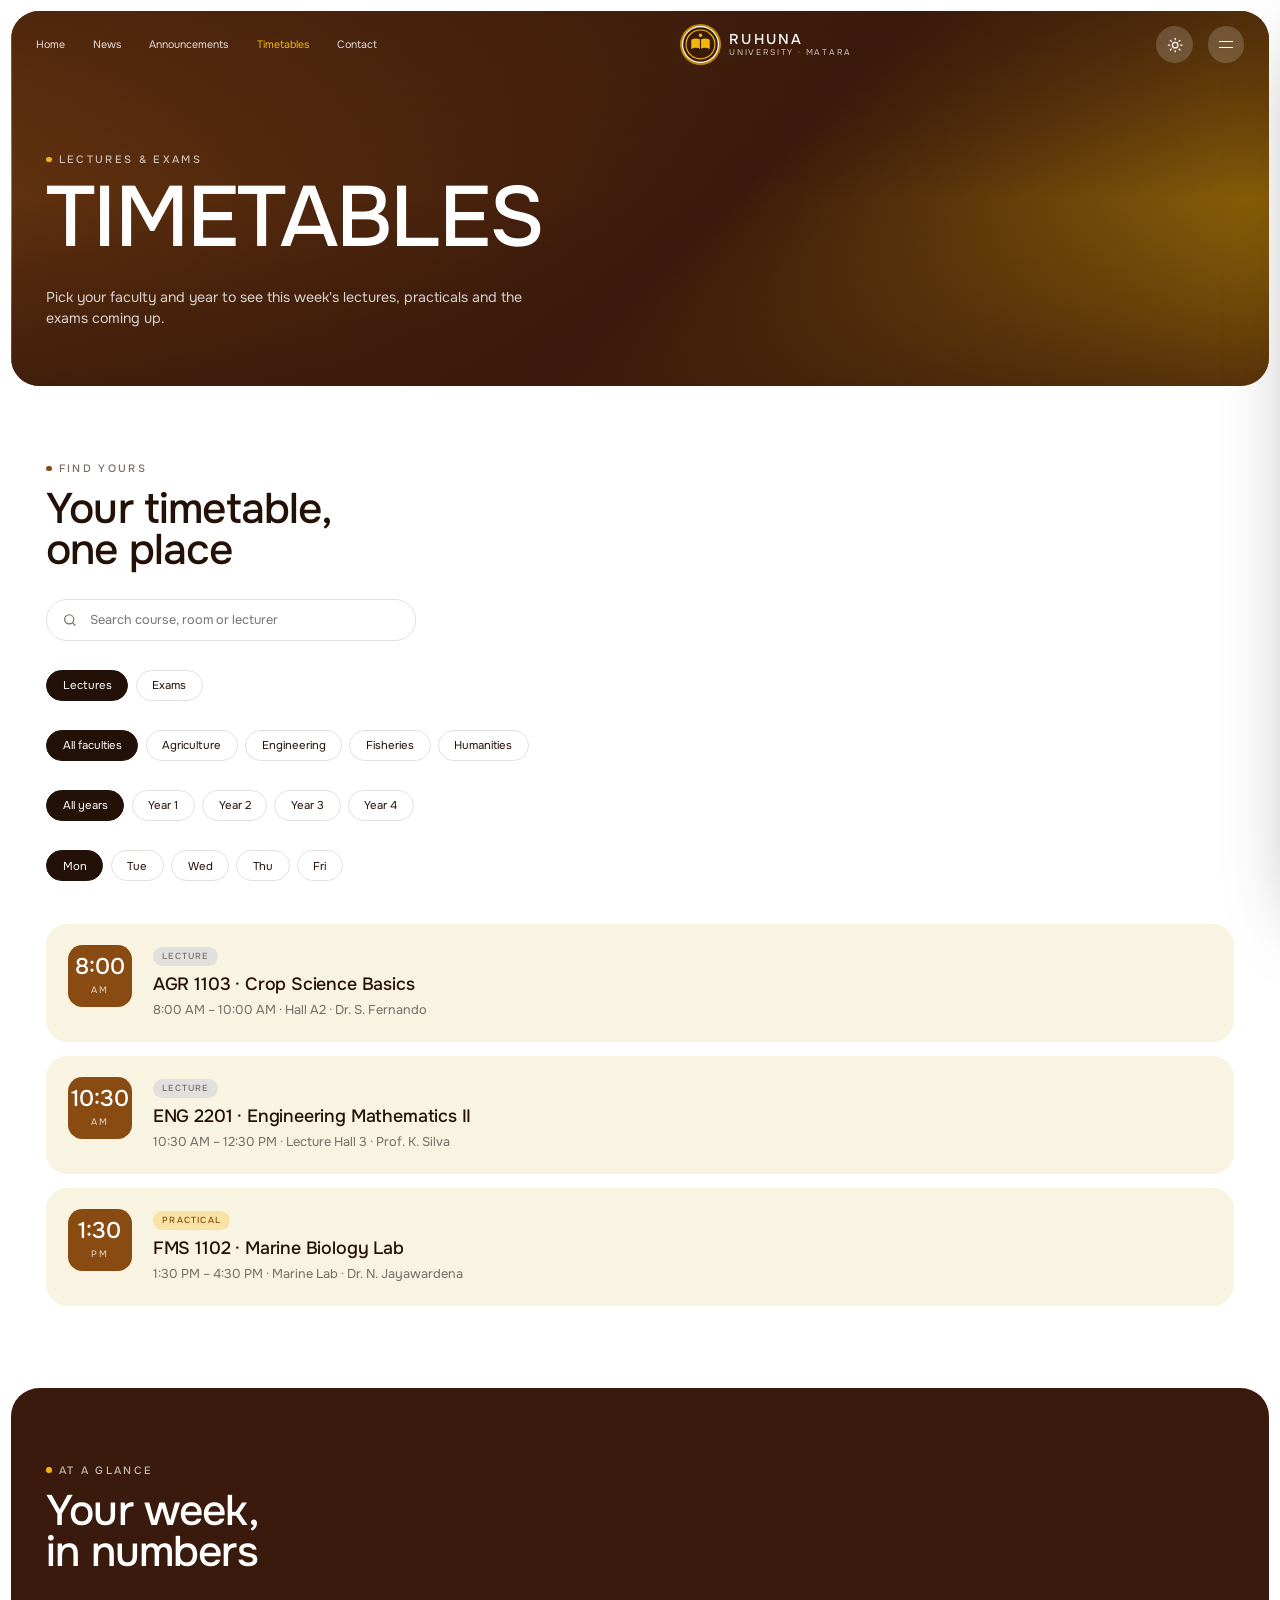
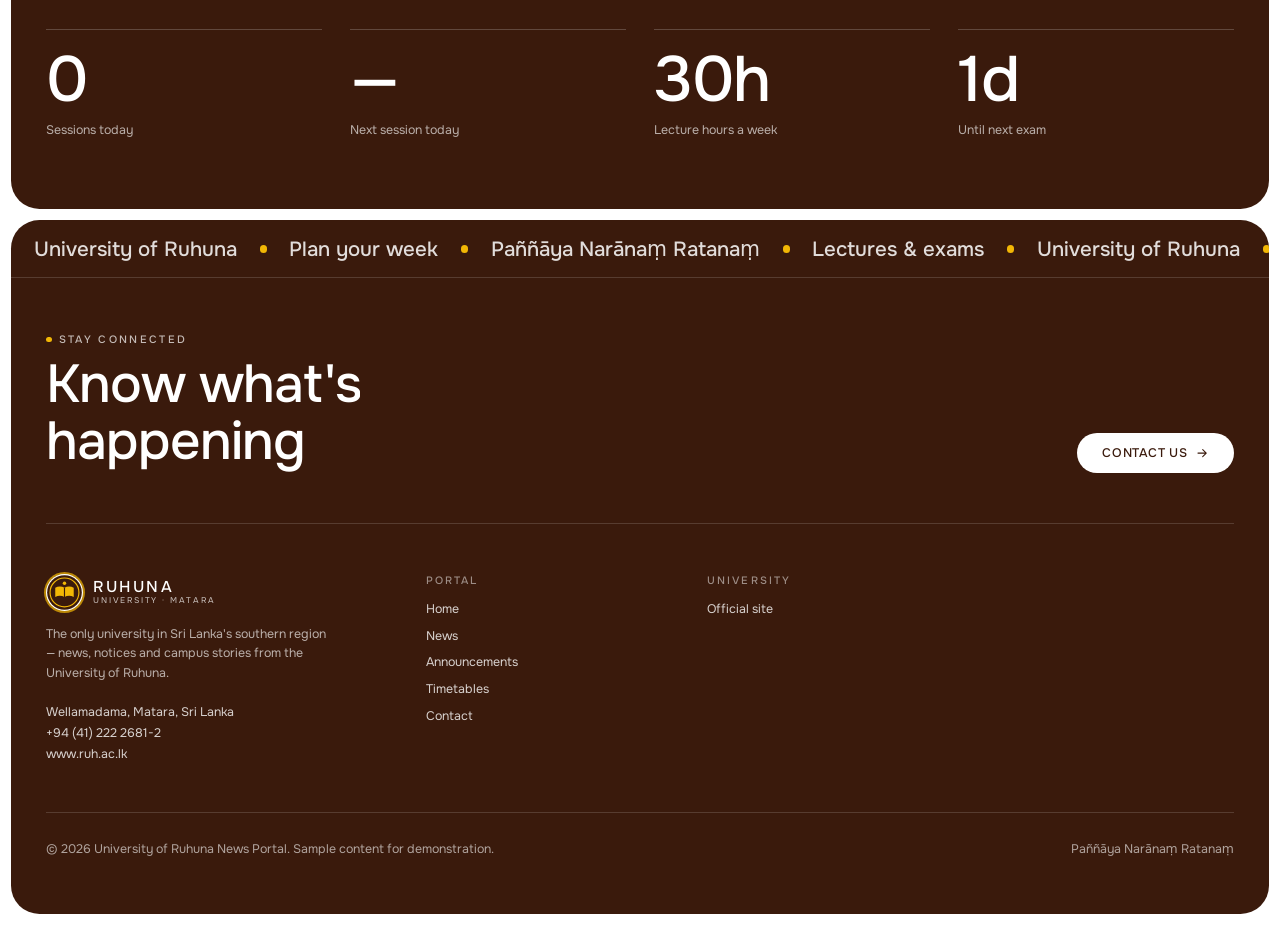
==== timetables.html @ 5a6c0aec "added timetable feature" ====
<!doctype html>
<html lang="en">
<head>
<meta charset="utf-8">
<meta name="viewport" content="width=device-width, initial-scale=1">
<title>Timetables — University of Ruhuna</title>
<meta name="description" content="Lecture and exam timetables for the University of Ruhuna, Matara, Sri Lanka.">
<link rel="preconnect" href="https://fonts.googleapis.com">
<link rel="preconnect" href="https://fonts.gstatic.com" crossorigin>
<link href="https://fonts.googleapis.com/css2?family=Onest:wght@400;500&display=swap" rel="stylesheet">
<link rel="stylesheet" href="styles.css">
</head>
<body>

<!--
=======================================================================
  TIMETABLES PAGE  —  READ ME FIRST
=======================================================================
  Put this file in the SAME folder as index.html, styles.css, script.js.
  It uses ONLY the existing styles.css and script.js (no new CSS):
  header, footer, menu, light/dark mode, colours, sign-in, animations.

  EDIT THE TIMETABLE:  scroll to the bottom, find  [timetable data].
  Each line is one lecture or one exam.

  Link to it from index.html: change the "Timetables" quick link to
  href="timetables.html" (and remove target="_blank").
=======================================================================
-->

<header class="top" id="top">
  <nav class="nav" id="topnav" aria-label="Primary"></nav>
  <a href="index.html#/home" class="brand" aria-label="University of Ruhuna home">
    <span class="logo" data-logo></span>
    <span><b>Ruhuna</b><small>University · Matara</small></span>
  </a>
  <div class="right">
    <button class="modebtn" id="modeBtn" data-feature="modeButton" aria-label="Switch between light and dark mode">
      <svg class="i-sun" viewBox="0 0 24 24" fill="none" stroke="currentColor" stroke-width="1.8" stroke-linecap="round"><circle cx="12" cy="12" r="4"/><path d="M12 2v2M12 20v2M4.9 4.9l1.4 1.4M17.7 17.7l1.4 1.4M2 12h2M20 12h2M4.9 19.1l1.4-1.4M17.7 6.3l1.4-1.4"/></svg>
      <svg class="i-moon" viewBox="0 0 24 24" fill="none" stroke="currentColor" stroke-width="1.8" stroke-linecap="round" stroke-linejoin="round"><path d="M21 12.8A9 9 0 1 1 11.2 3a7 7 0 0 0 9.8 9.8z"/></svg>
    </button>
    <button class="burger" id="burger" aria-label="Open menu"><i></i><i></i></button>
  </div>
</header>

<main>
<div id="view">

<!-- The one page of this file. It is named "home" only because script.js needs a page with that name. -->
<section class="page" data-page="home">

  <!-- ---------- HERO ---------- -->
  <section class="phero">
    <div class="plate"><div class="inner" data-parallax>
      <img src="Resource/images/hero.jpg" alt="">
    </div></div>
    <span class="eyebrow light">Lectures &amp; exams</span>
    <h1 class="words" data-words>Timetables</h1>
    <p class="rv">Pick your faculty and year to see this week's lectures, practicals and the exams coming up.</p>
  </section>

  <!-- ---------- FILTERS + LIST ---------- -->
  <section class="s pad" id="ttPage">
    <div class="rv"><span class="eyebrow">Find yours</span><h2 class="t">Your timetable,<br>one place</h2></div>

    <label class="search rv" data-feature="search">
      <svg viewBox="0 0 24 24" fill="none" stroke="currentColor" stroke-width="1.8" stroke-linecap="round"><circle cx="11" cy="11" r="7"/><path d="M20 20l-3.5-3.5"/></svg>
      <input id="tQ" type="search" placeholder="Search course, room or lecturer" aria-label="Search timetable">
    </label>

    <div class="filters rv" id="tType" aria-label="Timetable type"></div>
    <div class="filters rv" id="tFac" aria-label="Faculty"></div>
    <div class="filters rv" id="tYear" aria-label="Year"></div>
    <div class="filters rv" id="tDay" aria-label="Day"></div>

    <div class="alist" id="tList"></div>
  </section>

  <!-- ---------- AT A GLANCE ---------- -->
  <section class="s dark pad mt3">
    <div class="rv"><span class="eyebrow light">At a glance</span><h2 class="t">Your week,<br>in numbers</h2></div>
    <dl class="stats" id="tStats"></dl>
  </section>

</section>
</div><!-- end #view -->

<footer class="ft mt3">
  <div class="f-marquee" data-feature="footerMarquee" aria-hidden="true">
    <div class="mq-track">
      <div class="mq-set">
        <div class="mq-item"><span>University of Ruhuna</span><i class="mq-dot"></i></div>
        <div class="mq-item"><span>Plan your week</span><i class="mq-dot"></i></div>
        <div class="mq-item"><span>Paññāya Narānaṃ Ratanaṃ</span><i class="mq-dot"></i></div>
        <div class="mq-item"><span>Lectures &amp; exams</span><i class="mq-dot"></i></div>
      </div>
    </div>
  </div>

  <div class="cta">
    <div>
      <span class="eyebrow light">Stay connected</span>
      <p><span class="clip rv-line"><span>Know what's</span></span><span class="clip rv-line"><span>happening</span></span></p>
    </div>
    <a class="pill light rv" href="index.html#/contact">Contact us <svg viewBox="0 0 24 24" fill="none" stroke="currentColor" stroke-width="1.8" stroke-linecap="round" stroke-linejoin="round"><path d="M5 12h14M13 6l6 6-6 6"/></svg></a>
  </div>
  <div class="cols">
    <div>
      <div class="brand"><span class="logo" data-logo></span><span><b style="font-size:1.1rem">Ruhuna</b><small>University · Matara</small></span></div>
      <p class="blurb">The only university in Sri Lanka's southern region — news, notices and campus stories from the University of Ruhuna.</p>
      <address><span>Wellamadama, Matara, Sri Lanka</span><a href="tel:+94412222681">+94 (41) 222 2681-2</a><a href="http://www.ruh.ac.lk" target="_blank" rel="noopener">www.ruh.ac.lk</a></address>
    </div>
    <nav><h4>Portal</h4><ul id="fPortal"></ul></nav>
    <nav><h4>University</h4><ul><li><a href="http://www.ruh.ac.lk" target="_blank" rel="noopener">Official site</a></li></ul></nav>
  </div>
  <div class="bar"><span>© 2026 University of Ruhuna News Portal. Sample content for demonstration.</span><span>Paññāya Narānaṃ Ratanaṃ</span></div>
</footer>
</main>

<div class="drawer" id="drawer">
  <div class="bk" data-close="drawer"></div>
  <aside role="dialog" aria-label="Menu" data-lenis-prevent>
    <div style="display:flex;justify-content:space-between;align-items:center">
      <div class="brand"><span class="logo" data-logo></span><span><b>Ruhuna</b><small>University · Matara</small></span></div>
      <button class="xbtn" data-close="drawer" aria-label="Close menu"><svg viewBox="0 0 24 24" fill="none" stroke="currentColor" stroke-width="1.8" stroke-linecap="round"><path d="M6 6l12 12M18 6L6 18"/></svg></button>
    </div>
    <nav id="dnav"></nav>
    <div class="foot" id="dfoot"></div>
  </aside>
</div>

<div class="modal" id="mAuth"><div class="bk" data-close="mAuth"></div><div class="panel" role="dialog" aria-modal="true" aria-label="Sign in" id="pAuth" data-lenis-prevent></div></div>
<div class="modal" id="mAdmin"><div class="bk" data-close="mAdmin"></div><div class="panel wide" role="dialog" aria-modal="true" aria-label="Admin panel" id="pAdmin" data-lenis-prevent></div></div>
<div class="modal" id="mRead"><div class="bk" data-close="mRead"></div><div class="panel wide" role="dialog" aria-modal="true" aria-label="Details" id="pRead" data-lenis-prevent></div></div>
<div id="toast" role="status"></div>

<div id="progress" data-feature="scrollTools"></div>
<button id="toTop" data-feature="scrollTools" aria-label="Back to top"><svg viewBox="0 0 24 24" fill="none" stroke="currentColor" stroke-width="2" stroke-linecap="round" stroke-linejoin="round"><path d="M12 19V5M6 11l6-6 6 6"/></svg></button>

<script src="script.js"></script>
<script>
/* =======================================================================
   TIMETABLES  —  everything below belongs to this page only.
   Sections (Ctrl+F): [menu links] [timetable data] [helpers] [draw] [start]
   ======================================================================= */

/* ---------- [menu links] same menu as the main site.
   Format: [link, label, true if this is the current page].
   Change the names if your module pages are called something else. ---------- */
const SITE_LINKS = [
  ["index.html#/home", "Home"],
  ["index.html#/news", "News"],
  ["index.html#/announcements", "Announcements"],
  ["timetables.html", "Timetables", true],
  ["index.html#/contact", "Contact"],
];

/* ---------- [timetable data] EDIT HERE ---------- */
const FACULTIES = ["Agriculture", "Engineering", "Fisheries & Marine Sciences", "Humanities & Social Sciences"];
const SHORT = ["Agriculture", "Engineering", "Fisheries", "Humanities"]; // button labels, same order
const DAYS = ["", "Mon", "Tue", "Wed", "Thu", "Fri"];

// One lecture per line:  L(day 1-5, start, end, code, title, kind, room, lecturer, faculty 0-3, year)
// kind: "Lecture", "Practical" or "Tutorial".  Faculty numbers follow the FACULTIES list above.
const L = (day, start, end, code, title, kind, room, who, fac, yr) => ({ day, start, end, code, title, kind, room, who, fac, yr });
const LECTURES = [
  L(1, "08:00", "10:00", "AGR 1103", "Crop Science Basics", "Lecture", "Hall A2", "Dr. S. Fernando", 0, 1),
  L(1, "10:30", "12:30", "ENG 2201", "Engineering Mathematics II", "Lecture", "Lecture Hall 3", "Prof. K. Silva", 1, 2),
  L(1, "13:30", "16:30", "FMS 1102", "Marine Biology Lab", "Practical", "Marine Lab", "Dr. N. Jayawardena", 2, 1),
  L(2, "09:00", "11:00", "HSS 1201", "Introduction to Sociology", "Lecture", "Arts Theatre", "Ms. R. Weerasinghe", 3, 1),
  L(2, "11:00", "12:00", "AGR 2104", "Soil Science Tutorial", "Tutorial", "Room B5", "Dr. P. Gunasekara", 0, 2),
  L(2, "13:30", "15:30", "ENG 1105", "Engineering Drawing", "Practical", "Drawing Studio", "Eng. T. Rajapaksha", 1, 1),
  L(3, "08:30", "10:30", "ENG 3302", "Structural Analysis", "Lecture", "Lecture Hall 1", "Dr. M. Perera", 1, 3),
  L(3, "10:30", "12:30", "FMS 2203", "Fisheries Management", "Lecture", "Hall F1", "Prof. D. Amarasinghe", 2, 2),
  L(3, "14:00", "16:00", "HSS 2105", "Public Policy", "Lecture", "Arts Theatre", "Dr. A. Bandara", 3, 2),
  L(4, "08:00", "10:00", "AGR 3201", "Animal Nutrition", "Lecture", "Hall A1", "Prof. L. Wickramasinghe", 0, 3),
  L(4, "10:30", "12:30", "ENG 1102", "Circuit Theory", "Lecture", "Lecture Hall 2", "Dr. C. Dissanayake", 1, 1),
  L(4, "13:30", "15:30", "HSS 3102", "Research Methods", "Tutorial", "Room C3", "Ms. I. Herath", 3, 3),
  L(5, "08:30", "10:30", "FMS 3101", "Coastal Ecology", "Lecture", "Hall F2", "Dr. S. Kumara", 2, 3),
  L(5, "10:30", "12:30", "AGR 1105", "Farm Practical", "Practical", "University Farm", "Mr. H. Senanayake", 0, 1),
  L(5, "13:00", "15:00", "ENG 2105", "Thermodynamics", "Lecture", "Lecture Hall 3", "Dr. R. Ekanayake", 1, 2),
];

// One exam per line:  E("YYYY-MM-DD", start, end, code, title, venue, faculty 0-3, year)
const E = (date, start, end, code, title, room, fac, yr) => ({ date, start, end, code, title, room, fac, yr, who: "" });
const EXAMS = [
  E("2026-11-23", "09:00", "12:00", "ENG 2201", "Engineering Mathematics II", "Main Exam Hall", 1, 2),
  E("2026-11-25", "09:00", "11:00", "HSS 1201", "Introduction to Sociology", "Arts Theatre", 3, 1),
  E("2026-11-30", "13:00", "16:00", "AGR 1103", "Crop Science Basics", "Hall A2", 0, 1),
  E("2026-12-03", "09:00", "12:00", "FMS 2203", "Fisheries Management", "Hall F1", 2, 2),
  E("2026-12-07", "09:00", "12:00", "ENG 3302", "Structural Analysis", "Main Exam Hall", 1, 3),
  E("2026-12-10", "13:00", "15:00", "HSS 3102", "Research Methods", "Arts Theatre", 3, 3),
  E("2026-12-14", "09:00", "12:00", "AGR 3201", "Animal Nutrition", "Hall A1", 0, 3),
];

/* ---------- [helpers] ---------- */
const mins = (t) => +t.slice(0, 2) * 60 + +t.slice(3);
const t12 = (t) => `${+t.slice(0, 2) % 12 || 12}:${t.slice(3)}`;
const ampm = (t) => (+t.slice(0, 2) < 12 ? "AM" : "PM");
const range = (a, b) => `${t12(a)} ${ampm(a)} – ${t12(b)} ${ampm(b)}`;
const isoDate = (d) => `${d.getFullYear()}-${String(d.getMonth() + 1).padStart(2, "0")}-${String(d.getDate()).padStart(2, "0")}`;
const nextDate = (day) => {
  const d = new Date();
  d.setDate(d.getDate() + ((day - d.getDay() + 7) % 7));
  return isoDate(d);
};
const daysUntil = (iso) => {
  const t = new Date();
  t.setHours(0, 0, 0, 0);
  return Math.round((new Date(iso + "T00:00:00") - t) / 864e5);
};

const todayNo = new Date().getDay(); // 0 = Sunday
const saved = LS.get("ruh_tt", {});
const st = { type: "lectures", fac: saved.fac ?? -1, year: saved.year ?? 0, day: todayNo >= 1 && todayNo <= 5 ? todayNo : 1, q: "" };

const fits = (x) =>
  (st.fac < 0 || x.fac === st.fac) &&
  (!st.year || x.yr === st.year) &&
  (!st.q || `${x.code} ${x.title} ${x.room} ${x.who}`.toLowerCase().includes(st.q));
const chip = (k, v, label, on) => `<button class="chip${on ? " on" : ""}" data-k="${k}" data-v="${v}">${esc(label)}</button>`;

/* ---------- [draw] ---------- */
function card(x, i, d) {
  const exam = !!x.date;
  const left = exam
    ? `<b>${+x.date.slice(8)}</b><small>${new Date(x.date + "T00:00:00").toLocaleDateString("en-GB", { month: "short" })}</small>`
    : `<b>${t12(x.start)}</b><small>${ampm(x.start)}</small>`;
  let badge = `<span class="pri general">${esc(x.kind || "Exam")}</span>`;
  if (exam) badge = `<span class="pri ${d <= 7 ? "urgent" : d <= 14 ? "important" : "general"}">${d === 0 ? "Today" : d === 1 ? "Tomorrow" : "In " + d + " days"}</span>`;
  else if (x.kind === "Practical") badge = `<span class="pri important">Practical</span>`;
  const now = new Date().getHours() * 60 + new Date().getMinutes();
  if (!exam && x.day === todayNo && now >= mins(x.start) && now < mins(x.end)) badge = `<span class="pri urgent">In progress</span>`;
  return `<div class="aitem rv" data-open="${exam ? "e" : "l"}${i}" role="button" tabindex="0" style="cursor:pointer;transition-delay:${(i % 6) * 0.06}s">
    <div class="d">${left}</div>
    <div class="ab">${badge}<h3>${esc(x.code)} · ${esc(x.title)}</h3>
    <p>${range(x.start, x.end)} · ${esc(x.room)}${x.who ? " · " + esc(x.who) : ""}</p></div></div>`;
}

function render() {
  const lec = st.type === "lectures";
  $("#tType").innerHTML = chip("type", "lectures", "Lectures", lec) + chip("type", "exams", "Exams", !lec);
  $("#tFac").innerHTML = chip("fac", -1, "All faculties", st.fac < 0) + SHORT.map((n, i) => chip("fac", i, n, st.fac === i)).join("");
  $("#tYear").innerHTML = chip("year", 0, "All years", !st.year) + [1, 2, 3, 4].map((y) => chip("year", y, "Year " + y, st.year === y)).join("");
  $("#tDay").hidden = !lec;
  $("#tDay").innerHTML = [1, 2, 3, 4, 5].map((n) => chip("day", n, DAYS[n] + (n === todayNo ? " · Today" : ""), st.day === n)).join("");

  // list
  const lectures = LECTURES.filter(fits);
  const exams = EXAMS.filter(fits).filter((x) => daysUntil(x.date) >= 0).sort((a, b) => a.date.localeCompare(b.date) || a.start.localeCompare(b.start));
  const rows = lec ? lectures.filter((x) => x.day === st.day).sort((a, b) => a.start.localeCompare(b.start)) : exams;
  $("#tList").innerHTML = rows.length
    ? rows.map((x, i) => card(x, (lec ? LECTURES : EXAMS).indexOf(x), lec ? 0 : daysUntil(x.date)).replace(/transition-delay:[\d.]+s/, `transition-delay:${(i % 6) * 0.06}s`)).join("")
    : `<div class="empty">${lec ? "No lectures on this day for your selection." : "No upcoming exams for your selection."}</div>`;

  // numbers
  const today = lectures.filter((x) => x.day === todayNo);
  const now = new Date().getHours() * 60 + new Date().getMinutes();
  const next = today.filter((x) => mins(x.end) > now).sort((a, b) => a.start.localeCompare(b.start))[0];
  const hours = lectures.reduce((s, x) => s + (mins(x.end) - mins(x.start)) / 60, 0);
  const stats = [
    [today.length, "Sessions today"],
    [next ? t12(next.start) : "—", "Next session today"],
    [Math.round(hours * 10) / 10 + "h", "Lecture hours a week"],
    [exams[0] ? daysUntil(exams[0].date) + "d" : "—", "Until next exam"],
  ];
  $("#tStats").innerHTML = stats.map(([n, l], i) => `<div class="rv" style="transition-delay:${i * 0.11}s"><b>${n}</b><span>${l}</span></div>`).join("");
  $$(".rv", $("#ttPage")).concat($$(".rv", $("#tStats"))).forEach((el) => io.observe(el));
}

function showItem(key) {
  const exam = key[0] === "e";
  const x = (exam ? EXAMS : LECTURES)[+key.slice(1)];
  if (!x) return;
  const lines = exam
    ? [`Time: ${range(x.start, x.end)}`, `Venue: ${x.room}`, `Faculty: ${FACULTIES[x.fac]}`, `Year: ${x.yr}`, "", "Bring your student ID and arrive 15 minutes early."]
    : [`Day: ${["", "Monday", "Tuesday", "Wednesday", "Thursday", "Friday"][x.day]} (every week)`, `Time: ${range(x.start, x.end)}`, `Venue: ${x.room}`, `Lecturer: ${x.who}`, `Faculty: ${FACULTIES[x.fac]}`, `Year: ${x.yr}`];
  openRead({
    eyebrow: exam ? "Exam" : x.kind,
    title: `${x.code} — ${x.title}`,
    date: exam ? x.date : nextDate(x.day),
    author: exam ? "Examinations Branch" : x.who,
    text: lines.join("\n"),
  });
}

/* ---------- [start] runs after script.js has built the page ---------- */
document.addEventListener("DOMContentLoaded", () => {
  // same menus as the main site (script.js only knows about "Home" here)
  const link = ([href, label, here], i, kind) =>
    kind === "drawer"
      ? `<a href="${href}"${here ? ' data-nav="home"' : ""} style="transition-delay:${(0.12 + i * 0.07).toFixed(2)}s">${label} <small>${String(i + 1).padStart(2, "0")}</small></a>`
      : kind === "footer"
        ? `<li><a href="${href}">${label}</a></li>`
        : `<a href="${href}"${here ? ' data-nav="home"' : ""}>${label}</a>`;
  $("#topnav").innerHTML = SITE_LINKS.map((l, i) => link(l, i, "top")).join("");
  $("#dnav").innerHTML = SITE_LINKS.map((l, i) => link(l, i, "drawer")).join("");
  $("#fPortal").innerHTML = SITE_LINKS.map((l, i) => link(l, i, "footer")).join("");
  TITLES.home = "Timetables — University of Ruhuna";

  $("#ttPage").addEventListener("click", (e) => {
    const c = e.target.closest("[data-k]");
    if (c) {
      st[c.dataset.k] = c.dataset.k === "type" ? c.dataset.v : +c.dataset.v;
      LS.set("ruh_tt", { fac: st.fac, year: st.year }); // remembers faculty and year in this browser
      return render();
    }
    const it = e.target.closest("[data-open]");
    if (it) showItem(it.dataset.open);
  });
  $("#ttPage").addEventListener("keydown", (e) => {
    const it = e.key === "Enter" && e.target.closest("[data-open]");
    if (it) showItem(it.dataset.open);
  });
  $("#tQ")?.addEventListener("input", (e) => {
    st.q = e.target.value.trim().toLowerCase();
    render();
  });
  render();
});
</script>
</body>
</html>
---- styles.css ----
:root {
  /* =====================================================================
     THEME COLOURS — the 3 main colours of the whole site.
     Change them here, or use  Admin panel > Look  while signed in.
     ===================================================================== */
  --brand-deep: #3a1a0c; /* darkest colour: hero, footer, menu   */
  --brand: #8a4b12; /* middle colour: buttons, highlights   */
  --brand-light: #f2b705; /* accent colour: gold touches          */

  /* ---------- LIGHT MODE (default) ---------- */
  --background: #ffffff; /* page background        */
  --ink: color-mix(in srgb, var(--brand-deep) 60%, #000); /* main text colour */
  --surface: color-mix(in srgb, var(--brand-light) 7%, #faf7f2); /* soft boxes */
  --surface-card: #ffffff; /* cards on soft boxes, inputs */
  --on-ink: #ffffff; /* text on top of a dark button */
  --link: var(--brand); /* coloured small text    */
  --danger: #c0392b;
  --danger-bg: color-mix(in srgb, #e5484d 14%, transparent);

  /* sizes of rounded corners */
  --radius-card: 1.5rem;
  --radius-card-lg: 2rem;
  --radius-pill: 62.5rem;
}

/* ---------- DARK MODE ----------
   Everything is calculated from the 3 theme colours above,
   so when the colours change, dark mode changes with them. */
:root[data-mode="dark"] {
  color-scheme: dark;
  --background: color-mix(in srgb, var(--brand-deep) 24%, #0b0908);
  --ink: color-mix(in srgb, var(--brand-light) 10%, #f4efe8);
  --surface: color-mix(in srgb, var(--brand) 16%, var(--background));
  --surface-card: color-mix(in srgb, var(--brand) 24%, var(--background));
  --on-ink: var(--background);
  --link: var(--brand-light);
  --danger: #ff8a80;
  --danger-bg: color-mix(in srgb, #ff6b6b 18%, transparent);
}

/* ---------- colours calculated from the mode colours (don't edit) ---------- */
:root {
  --foreground: var(--ink);
  --ink-soft: color-mix(in srgb, var(--ink) 62%, var(--background));
  --ghost: color-mix(in srgb, var(--ink) 14%, var(--background));
  --hairline: color-mix(in srgb, var(--ink) 13%, var(--background));
  --on-brand: #ffffff;
  --accent: var(--brand-light);
}
* {
  box-sizing: border-box;
  margin: 0;
  padding: 0;
}
html {
  font-size: 16px;
}
@media (max-width: 1920px) {
  html {
    font-size: 0.833333vw;
  }
}
@media (max-width: 1440px) {
  html {
    font-size: 1.111111vw;
  }
}
@media (max-width: 1024px) {
  html {
    font-size: 1.5625vw;
  }
}
@media (max-width: 640px) {
  html {
    font-size: 4.444444vw;
  }
}
html.locked {
  position: relative;
  overflow: hidden;
  height: 100%;
}
body {
  font-family: "Onest", system-ui, sans-serif;
  background: var(--background);
  color: var(--foreground);
  min-height: 100vh;
  -webkit-font-smoothing: antialiased;
}
img {
  display: block;
  max-width: 100%;
}
button {
  cursor: pointer;
  font: inherit;
  color: inherit;
  background: none;
  border: 0;
}
a {
  color: inherit;
  text-decoration: none;
}
ul {
  list-style: none;
}
:focus-visible {
  outline: 2px solid var(--brand-light);
  outline-offset: 2px;
}
main {
  width: 100%;
  overflow-x: clip;
  padding: 0.5rem;
}
@media (min-width: 640px) {
  main {
    padding: 0.75rem;
  }
}
.fm {
  font-weight: 500;
}
.up {
  text-transform: uppercase;
}

/* ---------- reveal primitives ---------- */
.rv {
  opacity: 0;
  transform: translateY(28px);
  transition:
    opacity 0.9s cubic-bezier(0.16, 1, 0.3, 1),
    transform 0.9s cubic-bezier(0.16, 1, 0.3, 1);
}
.rv.in {
  opacity: 1;
  transform: none;
}
.clip {
  display: block;
  overflow: hidden;
  padding-bottom: 0.14em;
}
.clip > span {
  display: block;
  transform: translateY(115%);
  opacity: 0;
  transition:
    transform 0.95s cubic-bezier(0.16, 1, 0.3, 1),
    opacity 0.95s cubic-bezier(0.16, 1, 0.3, 1);
}
.go .clip > span,
.clip.in > span {
  transform: none;
  opacity: 1;
}
.words .w {
  display: inline-block;
  overflow: hidden;
  padding-bottom: 0.14em;
  vertical-align: top;
}
.words .w > span {
  display: inline-block;
  transform: translateY(115%);
  opacity: 0;
  transition:
    transform 1.1s cubic-bezier(0.16, 1, 0.3, 1),
    opacity 1.1s cubic-bezier(0.16, 1, 0.3, 1);
}
.words.go .w > span {
  transform: none;
  opacity: 1;
}






@keyframes rise {
  to {
    opacity: 1;
    transform: none;
  }
}

/* ---------- logo ---------- */
.logo {
  position: relative;
  display: inline-grid;
  place-items: center;
  width: 2.6rem;
  height: 2.6rem;
  border-radius: 50%;
  background: #fff;
  overflow: hidden;
  flex: none;
  box-shadow: 0 0 0 2px color-mix(in srgb, var(--brand-light) 70%, transparent);
}
.logo svg,
.logo img {
  position: absolute;
  inset: 0;
  width: 100%;
  height: 100%;
}
.logo img {
  object-fit: contain;
  background: #fff;
  z-index: 1;
}
.logo.big {
  width: 3.6rem;
  height: 3.6rem;
}
.brand {
  display: flex;
  align-items: center;
  gap: 0.7rem;
  line-height: 1.1;
}
.brand span {
  display: flex;
  flex-direction: column;
}
.brand b {
  font-weight: 500;
  font-size: 1rem;
  letter-spacing: 0.16em;
  text-transform: uppercase;
}
.brand small {
  font-size: 0.58rem;
  letter-spacing: 0.22em;
  text-transform: uppercase;
  opacity: 0.75;
}

/* ---------- header ---------- */
header.top {
  position: fixed;
  z-index: 60;
  top: 0.75rem;
  left: 0.75rem;
  right: 0.75rem;
  display: flex;
  align-items: center;
  justify-content: space-between;
  padding: 1.1rem 1.75rem;
  color: #fff;
  border-radius: var(--radius-pill);
  transition:
    background 0.4s,
    backdrop-filter 0.4s,
    box-shadow 0.4s,
    padding 0.4s;
  font-size: 0.75rem;
}
header.top.stuck {
  background: color-mix(in srgb, var(--brand-deep) 55%, transparent);
  backdrop-filter: blur(18px) saturate(1.4);
  -webkit-backdrop-filter: blur(18px) saturate(1.4);
  box-shadow: 0 10px 40px rgba(26, 15, 8, 0.25);
  border: 1px solid rgba(255, 255, 255, 0.15);
  padding-top: 0.7rem;
  padding-bottom: 0.7rem;
}
header.top .nav {
  display: none;
  gap: 2rem;
}
@media (min-width: 1024px) {
  header.top .nav {
    display: flex;
  }
}
header.top .nav a {
  opacity: 0.85;
  transition:
    opacity 0.2s,
    color 0.2s;
  position: relative;
  padding: 0.3rem 0;
}
header.top .nav a:hover,
header.top .nav a.on {
  opacity: 1;
  color: var(--brand-light);
}
header.top .right {
  display: flex;
  align-items: center;
  gap: 1rem;
}
.txtbtn {
  text-transform: uppercase;
  letter-spacing: 0.06em;
  font-size: 0.72rem;
  display: none;
}
.txtbtn:hover {
  text-decoration: underline;
}
@media (min-width: 640px) {
  .txtbtn {
    display: inline;
  }
}
.burger {
  width: 2.6rem;
  height: 2.6rem;
  border-radius: 50%;
  display: grid;
  place-content: center;
  gap: 5px;
  background: rgba(255, 255, 255, 0.18);
  backdrop-filter: blur(10px);
  transition: background 0.2s;
}
.burger:hover {
  background: rgba(255, 255, 255, 0.3);
}
.burger i {
  display: block;
  width: 1rem;
  height: 1px;
  background: #fff;
}

/* ---------- hero ---------- */
.hero {
  position: relative;
  isolation: isolate;
  overflow: hidden;
  background: var(--brand-deep);
  color: #fff;
  border-radius: var(--radius-card-lg);
  height: calc(100svh - 1rem);
  min-height: 36rem;
  display: flex;
  flex-direction: column;
}
@media (min-width: 640px) {
  .hero {
    height: calc(100svh - 1.5rem);
  }
}
.plate {
  position: absolute;
  inset: 0;
  z-index: -10;
}
.plate .inner {
  position: absolute;
  left: 0;
  right: 0;
  top: -16%;
  height: 132%;
  width: 100%;
  will-change: transform;
  background: linear-gradient(135deg, var(--brand), var(--brand-deep) 55%, var(--brand-light));
}
.plate img {
  width: 100%;
  height: 100%;
  object-fit: cover;
  position: absolute;
  inset: 0;
}
.plate::after {
  content: "";
  position: absolute;
  inset: 0;
  background: linear-gradient(
    to bottom,
    color-mix(in srgb, var(--brand-deep) 70%, transparent),
    color-mix(in srgb, var(--brand-deep) 35%, transparent),
    color-mix(in srgb, var(--brand-deep) 82%, transparent)
  );
}
.hero h1 {
  margin-top: auto;
  padding: 0 1.5rem;
  font-size: 7vw;
  font-weight: 500;
  text-transform: uppercase;
  line-height: 0.92;
  letter-spacing: -0.02em;
  white-space: normal;
}
@media (min-width: 640px) {
  .hero h1 {
    padding: 0 2.5rem;
  }
}
.hero .row {
  padding: 1.25rem 1.5rem 2rem;
  display: flex;
  flex-direction: column;
  gap: 1.5rem;
}
@media (min-width: 640px) {
  .hero .row {
    padding: 1.5rem 2.5rem 2.5rem;
    flex-direction: row;
    justify-content: space-between;
    align-items: flex-end;
  }
}
.tag {
  font-size: 2.4rem;
  font-weight: 500;
  text-transform: uppercase;
  line-height: 0.95;
  letter-spacing: -0.02em;
  color: rgba(255, 255, 255, 0.88);
}
.cluster {
  display: flex;
  align-items: flex-end;
  gap: 1rem;
}
.glass {
  border: 1px solid rgba(255, 255, 255, 0.2);
  background: rgba(255, 255, 255, 0.12);
  backdrop-filter: blur(18px) saturate(1.4);
  -webkit-backdrop-filter: blur(18px) saturate(1.4);
  box-shadow: 0 12px 40px rgba(26, 15, 8, 0.25);
}
.slider {
  display: none;
  width: 17rem;
  flex-direction: column;
  gap: 0.75rem;
}
@media (min-width: 768px) {
  .slider {
    display: flex;
  }
}
.scard {
  display: flex;
  gap: 0.75rem;
  border-radius: var(--radius-card);
  padding: 0.75rem;
  cursor: pointer;
  transition:
    opacity 0.5s,
    transform 0.5s;
}
.scard.sw {
  opacity: 0;
  transform: translateY(16px) scale(0.96);
}
.scard .th {
  position: relative;
  width: 3.5rem;
  height: 3.5rem;
  border-radius: 0.75rem;
  overflow: hidden;
  flex: none;
  background: linear-gradient(135deg, var(--brand), var(--brand-light));
}
.th img,
.ph {
  position: absolute;
  inset: 0;
  width: 100%;
  height: 100%;
  object-fit: cover;
}
.scard b {
  display: block;
  font-size: 0.7rem;
  font-weight: 500;
  text-transform: uppercase;
  letter-spacing: 0.06em;
}
.scard em {
  display: block;
  font-style: normal;
  font-size: 0.7rem;
  opacity: 0.85;
  margin: 0.2rem 0;
  line-height: 1.25;
  display: -webkit-box;
  -webkit-line-clamp: 2;
  -webkit-box-orient: vertical;
  overflow: hidden;
}
.scard u {
  font-size: 0.65rem;
}
.dotsrow {
  display: flex;
  gap: 0.5rem;
}
.dotsrow button {
  padding: 0.375rem;
}
.dotsrow button i {
  display: block;
  height: 0.375rem;
  width: 0.375rem;
  border-radius: 99px;
  background: var(--ghost);
  transition:
    width 0.3s,
    background 0.3s;
}
.dotsrow button.on i {
  width: 1.25rem;
  background: var(--ink);
}
.dotsrow.light button i {
  background: rgba(255, 255, 255, 0.4);
}
.dotsrow.light button.on i {
  background: #fff;
}

/* ---------- sections ---------- */
section.s {
  border-radius: var(--radius-card-lg);
  position: relative;
  isolation: isolate;
}
.eyebrow {
  display: inline-flex;
  align-items: center;
  gap: 0.5rem;
  font-size: 0.75rem;
  font-weight: 500;
  text-transform: uppercase;
  letter-spacing: 0.22em;
  color: var(--ink-soft);
}
.eyebrow::before {
  content: "";
  width: 0.375rem;
  height: 0.375rem;
  border-radius: 50%;
  background: var(--brand);
}
.eyebrow.light {
  color: rgba(255, 255, 255, 0.7);
}
.eyebrow.light::before {
  background: var(--brand-light);
}
h2.t {
  font-size: 3rem;
  font-weight: 500;
  line-height: 0.95;
  letter-spacing: -0.02em;
  margin-top: 1rem;
}
.pad {
  padding: 4rem 1.5rem;
}
@media (min-width: 640px) {
  .pad {
    padding: 5rem 2.5rem;
  }
}
.surface {
  background: var(--surface);
}
.dark {
  background: var(--brand-deep);
  color: #fff;
}
.mt3 {
  margin-top: 0.75rem;
}

.pill {
  display: inline-flex;
  align-items: center;
  gap: 0.5rem;
  border-radius: var(--radius-pill);
  padding: 0.875rem 1.75rem;
  font-size: 0.875rem;
  font-weight: 500;
  text-transform: uppercase;
  letter-spacing: 0.05em;
  transition:
    background 0.25s,
    color 0.25s;
}
.pill svg {
  width: 1rem;
  height: 1rem;
  transition: transform 0.3s;
}
.pill:hover svg {
  transform: translateX(5px);
}
.pill.light {
  background: #fff;
  color: var(--brand-deep);
}
.pill.light:hover {
  background: var(--brand-light);
  color: var(--brand-deep);
}
.pill.solid {
  background: var(--ink);
  color: var(--on-ink);
}
.pill.solid:hover {
  background: var(--brand);
}
.pill.gold {
  background: var(--brand-light);
  color: var(--brand-deep);
}
.pill.gold:hover {
  background: #fff;
}
.pill.outline {
  border: 1px solid currentColor;
}
.pill.outline:hover {
  background: var(--ink);
  color: var(--on-ink);
}
.arrow {
  width: 3rem;
  height: 3rem;
  border-radius: 50%;
  display: grid;
  place-items: center;
  border: 1px solid var(--hairline);
  transition: all 0.25s;
}
@media (min-width: 640px) {
  .arrow {
    width: 3.5rem;
    height: 3.5rem;
  }
}
.arrow svg {
  width: 1.25rem;
  height: 1.25rem;
  transition: transform 0.3s;
}
.arrow:hover svg {
  transform: scale(1.15);
}
.arrow.prev svg {
  transform: scaleX(-1);
}
.arrow.prev:hover svg {
  transform: scaleX(-1.15) scaleY(1.15);
}
.arrow:hover {
  border-color: var(--ink);
}
.arrow.solid {
  background: var(--ink);
  border-color: var(--ink);
  color: var(--on-ink);
}
.arrow.solid:hover {
  background: var(--brand);
}

/* page hero (inner pages) */
.phero {
  position: relative;
  isolation: isolate;
  overflow: hidden;
  border-radius: var(--radius-card-lg);
  color: #fff;
  background: var(--brand-deep);
  padding: 9rem 1.5rem 3.5rem;
  min-height: 22rem;
  display: flex;
  flex-direction: column;
  justify-content: flex-end;
}
@media (min-width: 640px) {
  .phero {
    padding: 10rem 2.5rem 4rem;
  }
}
.phero h1 {
  font-size: 6rem;
  font-weight: 500;
  text-transform: uppercase;
  line-height: 0.9;
  letter-spacing: -0.02em;
  margin-top: 1rem;
}
.phero p {
  max-width: 34rem;
  margin-top: 1.25rem;
  color: rgba(255, 255, 255, 0.8);
  font-size: 1rem;
  line-height: 1.5;
}

/* faculties list */
.frow {
  display: flex;
  align-items: center;
  gap: 1.5rem;
  padding: 1.75rem 0;
  border-top: 1px solid var(--hairline);
  transition: background 0.2s;
}
ul.fl {
  margin-top: 3.5rem;
}
ul.fl li:last-child .frow {
  border-bottom: 1px solid var(--hairline);
}
.frow .n {
  width: 2.5rem;
  font-size: 0.875rem;
  font-weight: 500;
  color: var(--ink-soft);
}
.frow .m {
  flex: 1;
}
.frow h3 {
  font-size: 1.5rem;
  font-weight: 500;
  letter-spacing: -0.01em;
}
@media (min-width: 640px) {
  .frow h3 {
    font-size: 1.875rem;
  }
}
.frow p {
  font-size: 0.875rem;
  color: var(--ink-soft);
  margin-top: 0.25rem;
}
.frow .c {
  width: 2.75rem;
  height: 2.75rem;
  border-radius: 50%;
  border: 1px solid var(--hairline);
  display: grid;
  place-items: center;
  flex: none;
  overflow: hidden;
}
.frow .c svg {
  width: 1.1rem;
  height: 1.1rem;
  opacity: 0.55;
  transition:
    transform 0.35s cubic-bezier(0.34, 1.56, 0.64, 1),
    opacity 0.3s;
}
.frow:hover .c svg {
  transform: translateX(8px);
  opacity: 1;
}
.frow:hover {
  background: linear-gradient(
    90deg,
    transparent,
    color-mix(in srgb, var(--brand-light) 8%, transparent)
  );
}

/* news cards */
.gridn {
  display: grid;
  grid-template-columns: 1fr;
  gap: 1.25rem;
  margin-top: 3rem;
}
@media (min-width: 768px) {
  .gridn {
    grid-template-columns: repeat(3, 1fr);
  }
}
.ncard {
  display: flex;
  flex-direction: column;
  border-radius: var(--radius-card);
  background: var(--surface);
  overflow: hidden;
  cursor: pointer;
  transition:
    transform 0.45s cubic-bezier(0.34, 1.56, 0.64, 1),
    box-shadow 0.3s;
  position: relative;
  height: 100%;
}
.ncard:hover {
  transform: translateY(-8px);
  box-shadow: 0 20px 40px color-mix(in srgb, var(--brand-deep) 12%, transparent);
}
.ncard .im {
  position: relative;
  aspect-ratio: 16/10;
  background: linear-gradient(135deg, var(--brand), var(--brand-light));
  overflow: hidden;
}
.ncard .im .ph {
  transition: transform 0.6s;
}
.ncard:hover .im .ph {
  transform: scale(1.05);
}
.ncard .bd {
  padding: 1.5rem;
  display: flex;
  flex-direction: column;
  gap: 0.75rem;
  flex: 1;
}
.cat {
  align-self: flex-start;
  font-size: 0.65rem;
  font-weight: 500;
  text-transform: uppercase;
  letter-spacing: 0.14em;
  color: var(--link);
  background: color-mix(in srgb, var(--brand-light) 22%, transparent);
  padding: 0.3rem 0.7rem;
  border-radius: 99px;
}
.ncard h3 {
  font-size: 1.25rem;
  font-weight: 500;
  line-height: 1.2;
  letter-spacing: -0.01em;
}
.ncard p {
  font-size: 0.875rem;
  color: var(--ink-soft);
  line-height: 1.5;
  display: -webkit-box;
  -webkit-line-clamp: 3;
  -webkit-box-orient: vertical;
  overflow: hidden;
}
.ncard time {
  margin-top: auto;
  font-size: 0.75rem;
  color: var(--ink-soft);
  padding-top: 0.5rem;
}
.del {
  position: absolute;
  top: 0.75rem;
  right: 0.75rem;
  z-index: 3;
  width: 2.2rem;
  height: 2.2rem;
  border-radius: 50%;
  display: grid;
  place-items: center;
  background: color-mix(in srgb, var(--brand-deep) 55%, transparent);
  color: #fff;
  backdrop-filter: blur(8px);
  font-size: 0.8rem;
  transition: background 0.2s;
}
.del:hover {
  background: #b3261e;
}
.filters {
  display: flex;
  flex-wrap: wrap;
  gap: 0.5rem;
  margin-top: 2rem;
}
.chip {
  padding: 0.55rem 1.1rem;
  border-radius: 99px;
  border: 1px solid var(--hairline);
  font-size: 0.8rem;
  transition: all 0.2s;
  background: var(--surface-card);
}
.chip:hover {
  border-color: var(--ink);
}
.chip.on {
  background: var(--ink);
  color: var(--on-ink);
  border-color: var(--ink);
}

/* announcements */
.alist {
  margin-top: 3rem;
  display: flex;
  flex-direction: column;
  gap: 1rem;
}
.aitem {
  display: flex;
  gap: 1.5rem;
  border-radius: var(--radius-card);
  background: var(--surface);
  padding: 1.5rem;
  position: relative;
  transition: transform 0.35s cubic-bezier(0.34, 1.56, 0.64, 1);
}
.aitem:hover {
  transform: translateX(6px);
}
.aitem .d {
  flex: none;
  width: 4.5rem;
  text-align: center;
  border-radius: 1rem;
  background: var(--brand);
  color: #fff;
  padding: 0.75rem 0.25rem;
  align-self: flex-start;
}
.aitem .d b {
  display: block;
  font-size: 1.6rem;
  font-weight: 500;
  line-height: 1;
}
.aitem .d small {
  font-size: 0.65rem;
  text-transform: uppercase;
  letter-spacing: 0.12em;
  opacity: 0.8;
}
.aitem h3 {
  font-size: 1.25rem;
  font-weight: 500;
  letter-spacing: -0.01em;
}
.aitem p {
  font-size: 0.9rem;
  color: var(--ink-soft);
  line-height: 1.55;
  margin-top: 0.4rem;
}
.pri {
  display: inline-block;
  font-size: 0.62rem;
  font-weight: 500;
  letter-spacing: 0.14em;
  text-transform: uppercase;
  padding: 0.25rem 0.65rem;
  border-radius: 99px;
  margin-bottom: 0.5rem;
}
.pri.urgent {
  background: var(--danger-bg);
  color: var(--danger);
}
.pri.important {
  background: color-mix(in srgb, var(--brand-light) 28%, transparent);
  color: var(--link);
}
.pri.general {
  background: var(--hairline);
  color: var(--ink-soft);
}
.aitem .del {
  background: color-mix(in srgb, var(--brand-deep) 10%, transparent);
  color: var(--ink);
}
.aitem .del:hover {
  color: #fff;
}

/* stats */
.stats {
  display: grid;
  grid-template-columns: repeat(2, 1fr);
  gap: 3rem 2rem;
  margin-top: 4rem;
}
@media (min-width: 1024px) {
  .stats {
    grid-template-columns: repeat(4, 1fr);
  }
}
.stats > div {
  border-top: 1px solid rgba(255, 255, 255, 0.2);
  padding-top: 1.25rem;
}
.stats b {
  display: block;
  font-size: 3.75rem;
  font-weight: 500;
  letter-spacing: -0.02em;
  line-height: 1;
}
@media (min-width: 640px) {
  .stats b {
    font-size: 4.5rem;
  }
}
.stats span {
  display: block;
  margin-top: 0.75rem;
  font-size: 0.875rem;
  color: rgba(255, 255, 255, 0.65);
}

/* two col about/contact */
.two {
  display: grid;
  grid-template-columns: 1fr;
  gap: 2.5rem;
  margin-top: 3rem;
}
@media (min-width: 768px) {
  .two {
    grid-template-columns: 1fr 1fr;
  }
}
.prose p {
  font-size: 1rem;
  line-height: 1.7;
  color: var(--ink-soft);
  margin-bottom: 1.25rem;
  max-width: 36rem;
}
.photo {
  position: relative;
  border-radius: var(--radius-card);
  overflow: hidden;
  aspect-ratio: 4/3;
  background: linear-gradient(135deg, var(--brand), var(--brand-light));
}
.info {
  display: flex;
  flex-direction: column;
  gap: 1.5rem;
}
.info div {
  border-top: 1px solid var(--hairline);
  padding-top: 1rem;
}
.info small {
  display: block;
  font-size: 0.7rem;
  font-weight: 500;
  text-transform: uppercase;
  letter-spacing: 0.18em;
  color: var(--ink-soft);
  margin-bottom: 0.35rem;
}
.info span,
.info a {
  font-size: 1.1rem;
}
.info a:hover {
  color: var(--brand);
}
.vm {
  display: grid;
  grid-template-columns: 1fr;
  gap: 1.25rem;
  margin-top: 3rem;
}
@media (min-width: 768px) {
  .vm {
    grid-template-columns: repeat(3, 1fr);
  }
}
.vm div {
  border-radius: var(--radius-card);
  background: var(--surface);
  padding: 1.75rem;
}
.vm h3 {
  font-size: 1.25rem;
  font-weight: 500;
  margin-bottom: 0.6rem;
}
.vm p {
  font-size: 0.9rem;
  color: var(--ink-soft);
  line-height: 1.6;
}

/* forms */
.field {
  display: flex;
  flex-direction: column;
  gap: 0.4rem;
}
.field label {
  font-size: 0.75rem;
  font-weight: 500;
  text-transform: uppercase;
  letter-spacing: 0.18em;
  color: var(--ink-soft);
}
.field input,
.field textarea,
.field select {
  width: 100%;
  border-radius: 0.75rem;
  border: 1px solid var(--hairline);
  background: var(--surface-card);
  padding: 0.75rem 1rem;
  font: inherit;
  font-size: 0.875rem;
  color: var(--ink);
  outline: none;
  transition:
    border-color 0.2s,
    box-shadow 0.2s;
}
.field input:focus,
.field textarea:focus,
.field select:focus {
  border-color: var(--brand-light);
  box-shadow: 0 0 0 3px color-mix(in srgb, var(--brand-light) 25%, transparent);
}
form.f {
  display: flex;
  flex-direction: column;
  gap: 1rem;
}
.err {
  font-size: 0.8rem;
  color: #b3261e;
  min-height: 1.1em;
}

/* glass modal */
.modal {
  position: fixed;
  inset: 0;
  z-index: 90;
  display: flex;
  align-items: flex-end;
  justify-content: center;
  padding: 0.75rem;
  pointer-events: none;
}
@media (min-width: 640px) {
  .modal {
    align-items: center;
    padding: 1.5rem;
  }
}
.modal.open {
  pointer-events: auto;
}
.modal .bk {
  position: absolute;
  inset: 0;
  background: rgba(26, 15, 8, 0.45);
  backdrop-filter: blur(8px);
  -webkit-backdrop-filter: blur(8px);
  opacity: 0;
  transition: opacity 0.4s;
}
.modal.open .bk {
  opacity: 1;
}
.panel {
  position: relative;
  width: 100%;
  max-width: 32rem;
  max-height: 92svh;
  overflow-y: auto;
  border-radius: var(--radius-card-lg);
  padding: 1.5rem;
  color: #fff;
  opacity: 0;
  transform: translateY(28px) scale(0.96);
  transition:
    opacity 0.45s cubic-bezier(0.34, 1.3, 0.64, 1),
    transform 0.45s cubic-bezier(0.34, 1.3, 0.64, 1);
  background: linear-gradient(140deg, rgba(255, 255, 255, 0.28), rgba(255, 255, 255, 0.1));
  border: 1px solid rgba(255, 255, 255, 0.35);
  backdrop-filter: blur(28px) saturate(1.6);
  -webkit-backdrop-filter: blur(28px) saturate(1.6);
  box-shadow:
    0 30px 80px rgba(26, 15, 8, 0.45),
    inset 0 1px 0 rgba(255, 255, 255, 0.5);
}
@media (min-width: 640px) {
  .panel {
    padding: 2rem;
  }
}
.modal.open .panel {
  opacity: 1;
  transform: none;
}
.panel.wide {
  max-width: 42rem;
}
.panel h2 {
  font-size: 2.25rem;
  font-weight: 500;
  line-height: 1;
  letter-spacing: -0.02em;
  margin-top: 0.75rem;
}
@media (min-width: 640px) {
  .panel h2 {
    font-size: 3rem;
  }
}
.panel .eyebrow {
  color: rgba(255, 255, 255, 0.8);
}
.panel .eyebrow::before {
  background: var(--brand-light);
}
.panel .field label {
  color: rgba(255, 255, 255, 0.8);
}
.panel .field input,
.panel .field textarea,
.panel .field select {
  background: rgba(255, 255, 255, 0.2);
  border: 1px solid rgba(255, 255, 255, 0.4);
  color: #fff;
}
.panel .field select option {
  color: #1a0f08;
}
.panel ::placeholder {
  color: rgba(255, 255, 255, 0.6);
}
.panel .field input:focus,
.panel .field textarea:focus,
.panel .field select:focus {
  background: rgba(255, 255, 255, 0.28);
  border-color: var(--brand-light);
}
.panel .err {
  color: #ffd2cc;
}
.panel .hint {
  font-size: 0.75rem;
  color: rgba(255, 255, 255, 0.8);
  line-height: 1.5;
  background: rgba(255, 255, 255, 0.12);
  border-radius: 0.75rem;
  padding: 0.7rem 0.9rem;
}
.panel .hint b {
  color: var(--brand-light);
  font-weight: 500;
}
.mhead {
  display: flex;
  justify-content: space-between;
  align-items: flex-start;
  gap: 1rem;
}
.xbtn {
  width: 2.5rem;
  height: 2.5rem;
  border-radius: 50%;
  display: grid;
  place-items: center;
  background: rgba(255, 255, 255, 0.2);
  transition: background 0.2s;
  flex: none;
}
.xbtn:hover {
  background: rgba(255, 255, 255, 0.35);
}
.xbtn svg {
  width: 1.1rem;
  height: 1.1rem;
  transition: transform 0.35s cubic-bezier(0.34, 1.56, 0.64, 1);
}
.xbtn:hover svg {
  transform: rotate(90deg);
}
.tabs {
  display: flex;
  gap: 0.4rem;
  margin-top: 1.5rem;
  padding: 0.3rem;
  border-radius: 99px;
  background: rgba(255, 255, 255, 0.15);
}
.tabs button {
  flex: 1;
  padding: 0.6rem;
  border-radius: 99px;
  font-size: 0.8rem;
  text-transform: uppercase;
  letter-spacing: 0.08em;
  transition:
    background 0.25s,
    color 0.25s;
}
.tabs button.on {
  background: #fff;
  color: var(--brand-deep);
}
.panel .pill.solid {
  background: var(--brand-light);
  color: var(--brand-deep);
  justify-content: center;
}
.panel .pill.solid:hover {
  background: #fff;
}
.panel .detail-body {
  margin-top: 1.25rem;
  font-size: 0.95rem;
  line-height: 1.7;
  color: rgba(255, 255, 255, 0.92);
  white-space: pre-wrap;
}
.panel .dimg {
  position: relative;
  aspect-ratio: 16/9;
  border-radius: 1rem;
  overflow: hidden;
  margin-top: 1.25rem;
  background: linear-gradient(135deg, var(--brand), var(--brand-light));
}
.panel .meta {
  font-size: 0.78rem;
  color: rgba(255, 255, 255, 0.75);
  margin-top: 0.6rem;
}
.success {
  text-align: center;
  margin-top: 1.5rem;
  border-radius: var(--radius-card);
  background: rgba(255, 255, 255, 0.15);
  padding: 1.5rem;
}
.success i {
  display: grid;
  place-items: center;
  width: 3rem;
  height: 3rem;
  border-radius: 50%;
  background: var(--brand-light);
  color: var(--brand-deep);
  margin: 0 auto 0.75rem;
}
.success b {
  display: block;
  font-size: 1.125rem;
  font-weight: 500;
}
.success p {
  font-size: 0.875rem;
  opacity: 0.85;
  margin: 0.4rem 0 1rem;
}

/* side drawer */
.drawer {
  position: fixed;
  inset: 0;
  z-index: 70;
  pointer-events: none;
}
.drawer.open {
  pointer-events: auto;
}
.drawer .bk {
  position: absolute;
  inset: 0;
  background: rgba(26, 15, 8, 0.4);
  backdrop-filter: blur(4px);
  opacity: 0;
  transition: opacity 0.45s;
}
.drawer.open .bk {
  opacity: 1;
}
.drawer aside {
  position: absolute;
  top: 0.75rem;
  right: 0.75rem;
  bottom: 0.75rem;
  width: min(24rem, calc(100% - 1.5rem));
  border-radius: var(--radius-card-lg);
  color: #fff;
  padding: 1.75rem;
  display: flex;
  flex-direction: column;
  transform: translateX(110%);
  transition: transform 0.6s cubic-bezier(0.16, 1, 0.3, 1);
  background: linear-gradient(
    160deg,
    color-mix(in srgb, var(--brand) 72%, transparent),
    color-mix(in srgb, var(--brand-deep) 82%, transparent)
  );
  border: 1px solid rgba(255, 255, 255, 0.22);
  backdrop-filter: blur(30px) saturate(1.5);
  -webkit-backdrop-filter: blur(30px) saturate(1.5);
  box-shadow:
    0 30px 80px rgba(0, 0, 0, 0.4),
    inset 0 1px 0 rgba(255, 255, 255, 0.25);
}
@media (min-width: 640px) {
  .drawer aside {
    width: 26rem;
  }
}
.drawer.open aside {
  transform: none;
}
.drawer nav {
  flex: 1;
  display: flex;
  flex-direction: column;
  justify-content: center;
  gap: 0.25rem;
}
.drawer nav a {
  display: flex;
  align-items: center;
  justify-content: space-between;
  font-size: 2.4rem;
  font-weight: 500;
  letter-spacing: -0.02em;
  padding: 0.35rem 0;
  opacity: 0;
  transform: translateX(30px);
  transition:
    color 0.2s,
    opacity 0.6s,
    transform 0.6s cubic-bezier(0.16, 1, 0.3, 1);
}
.drawer.open nav a {
  opacity: 1;
  transform: none;
}
.drawer nav a:hover,
.drawer nav a.on {
  color: var(--brand-light);
}
.drawer nav a small {
  font-size: 0.65rem;
  letter-spacing: 0.2em;
  opacity: 0.5;
}
.drawer .foot {
  border-top: 1px solid rgba(255, 255, 255, 0.2);
  padding-top: 1.5rem;
  display: flex;
  flex-direction: column;
  gap: 1rem;
}
.userbox {
  display: flex;
  align-items: center;
  gap: 0.75rem;
  font-size: 0.85rem;
}
.userbox .av {
  width: 2.4rem;
  height: 2.4rem;
  border-radius: 50%;
  background: var(--brand-light);
  color: var(--brand-deep);
  display: grid;
  place-items: center;
  font-weight: 500;
}
.userbox small {
  display: block;
  opacity: 0.7;
  font-size: 0.7rem;
  letter-spacing: 0.08em;
  text-transform: uppercase;
}

/* admin bar */
.adminbar {
  display: flex;
  flex-wrap: wrap;
  gap: 0.75rem;
  align-items: center;
  margin-top: 1.75rem;
  padding: 1rem 1.25rem;
  border-radius: var(--radius-card);
  background: color-mix(in srgb, var(--brand-light) 16%, transparent);
  border: 1px solid color-mix(in srgb, var(--brand-light) 50%, transparent);
  font-size: 0.85rem;
}
.adminbar b {
  font-weight: 500;
}
.adminbar .sp {
  flex: 1;
}
.adminbar .pill {
  padding: 0.6rem 1.2rem;
  font-size: 0.75rem;
}

/* footer */
footer.ft {
  border-radius: var(--radius-card-lg);
  background: var(--brand-deep);
  color: #fff;
  padding: 3.5rem 1.5rem;
}
@media (min-width: 640px) {
  footer.ft {
    padding: 4rem 2.5rem;
  }
}
.cta {
  display: flex;
  flex-direction: column;
  gap: 2rem;
  border-bottom: 1px solid rgba(255, 255, 255, 0.15);
  padding-bottom: 3.5rem;
}
@media (min-width: 640px) {
  .cta {
    flex-direction: row;
    justify-content: space-between;
    align-items: flex-end;
  }
}
.cta p {
  font-size: 3.75rem;
  font-weight: 500;
  line-height: 0.92;
  letter-spacing: -0.02em;
  margin-top: 1rem;
}
.cols {
  display: grid;
  grid-template-columns: 1fr;
  gap: 2.5rem;
  padding: 3.5rem 0;
}
@media (min-width: 768px) {
  .cols {
    grid-template-columns: 1.4fr 1fr 1fr 1fr;
  }
}
.cols h4 {
  font-size: 0.75rem;
  font-weight: 500;
  text-transform: uppercase;
  letter-spacing: 0.2em;
  color: rgba(255, 255, 255, 0.5);
  margin-bottom: 1rem;
}
.cols li {
  margin-bottom: 0.75rem;
  font-size: 0.875rem;
  color: rgba(255, 255, 255, 0.8);
}
.cols li a:hover,
.cols address a:hover {
  color: var(--brand-light);
}
.cols .blurb {
  font-size: 0.875rem;
  color: rgba(255, 255, 255, 0.65);
  margin-top: 1rem;
  max-width: 20rem;
  line-height: 1.55;
}
.cols address {
  font-style: normal;
  margin-top: 1.5rem;
  font-size: 0.875rem;
  color: rgba(255, 255, 255, 0.8);
  display: flex;
  flex-direction: column;
  gap: 0.35rem;
}
.bar {
  border-top: 1px solid rgba(255, 255, 255, 0.15);
  padding-top: 2rem;
  font-size: 0.875rem;
  color: rgba(255, 255, 255, 0.6);
  display: flex;
  flex-direction: column;
  gap: 1.25rem;
}
@media (min-width: 640px) {
  .bar {
    flex-direction: row;
    justify-content: space-between;
    align-items: center;
  }
}

#toast {
  position: fixed;
  left: 50%;
  bottom: 1.75rem;
  z-index: 120;
  transform: translate(-50%, 30px);
  opacity: 0;
  pointer-events: none;
  padding: 0.85rem 1.4rem;
  border-radius: 99px;
  font-size: 0.85rem;
  color: #fff;
  background: color-mix(in srgb, var(--brand-deep) 75%, transparent);
  backdrop-filter: blur(16px);
  border: 1px solid rgba(255, 255, 255, 0.25);
  transition: all 0.5s cubic-bezier(0.16, 1, 0.3, 1);
}
#toast.show {
  opacity: 1;
  transform: translate(-50%, 0);
}
#view {
  transition:
    opacity 0.35s,
    transform 0.35s;
}
#view.swap {
  opacity: 0;
  transform: translateY(14px);
}
.empty {
  margin-top: 3rem;
  padding: 2.5rem;
  border-radius: var(--radius-card);
  background: var(--surface);
  text-align: center;
  color: var(--ink-soft);
}
@media (hover: none), (max-width: 768px) {
  .ncard:hover,
  .aitem:hover {
    transform: none;
  }
}
@media (prefers-reduced-motion: reduce) {
  * {
    transition-duration: 0.01ms !important;
    animation-duration: 0.01ms !important;
  }
}

/* =====================================================================
   EXTRA STYLES (added for the beginner-friendly version)
   ===================================================================== */
[hidden] {
  display: none !important;
}

/* each page is a <section class="page" data-page="..."> in index.html; only the active one shows */
.page {
  display: none;
}
.page.active {
  display: block;
}




/* big square card on the home hero: photo shape (rounded or circle) */

/* announcement photo */
.aitem .ab {
  flex: 1;
  min-width: 0;
}
.athumb {
  position: relative;
  flex: none;
  width: 6rem;
  height: 6rem;
  border-radius: 1rem;
  overflow: hidden;
  background: linear-gradient(135deg, var(--brand), var(--brand-light));
  align-self: flex-start;
}
@media (max-width: 640px) {
  .athumb {
    width: 4.5rem;
    height: 4.5rem;
  }
}

/* admin panel: colours + export tabs */
.crow {
  display: flex;
  align-items: center;
  justify-content: space-between;
  gap: 1rem;
  padding: 0.7rem 0;
  border-top: 1px solid rgba(255, 255, 255, 0.25);
  font-size: 0.9rem;
}
.crow small {
  display: block;
  opacity: 0.75;
  font-size: 0.72rem;
  margin-top: 0.15rem;
}
.presets {
  display: grid;
  grid-template-columns: repeat(4, 1fr);
  gap: 0.6rem;
  margin: 0.6rem 0 1rem;
}
.preset {
  height: 3.2rem;
  border-radius: 0.9rem;
  border: 2px solid rgba(255, 255, 255, 0.45);
  font-size: 0.65rem;
  color: #fff;
  text-shadow: 0 1px 3px rgba(0, 0, 0, 0.6);
  transition: transform 0.25s;
}
.preset:hover {
  transform: scale(1.06);
}
.codebox {
  width: 100%;
  font:
    12px/1.5 ui-monospace,
    Menlo,
    Consolas,
    monospace;
  border-radius: 0.75rem;
  background: rgba(0, 0, 0, 0.3);
  color: #fff;
  border: 1px solid rgba(255, 255, 255, 0.3);
  padding: 0.75rem;
  resize: vertical;
  min-height: 9rem;
}
.panel .tabs button {
  padding: 0.55rem 0.25rem;
  font-size: 0.72rem;
}
.mini {
  font-size: 0.78rem;
  color: rgba(255, 255, 255, 0.85);
  line-height: 1.5;
  margin-top: 0.9rem;
}
.mini b {
  color: var(--brand-light);
  font-weight: 500;
}

/* phone: keep the giant titles inside the screen */
@media (max-width: 640px) {
  .hero h1 {
    font-size: 11vw;
  }
  .phero h1 {
    font-size: 1.9rem;
    overflow-wrap: anywhere;
    white-space: normal;
  }
  .aitem {
    flex-wrap: wrap;
  }
  .athumb {
    width: 100%;
    height: 9rem;
    order: 3;
  }
}

/* =====================================================================
   MODE BUTTON (sun / moon) in the top bar
   ===================================================================== */
body {
  transition:
    background 0.4s,
    color 0.4s;
}
.modebtn {
  width: 2.6rem;
  height: 2.6rem;
  border-radius: 50%;
  display: grid;
  place-items: center;
  background: rgba(255, 255, 255, 0.18);
  backdrop-filter: blur(10px);
  color: #fff;
  transition:
    background 0.2s,
    transform 0.4s cubic-bezier(0.34, 1.56, 0.64, 1);
}
.modebtn:hover {
  background: rgba(255, 255, 255, 0.3);
  transform: rotate(18deg);
}
.modebtn svg {
  width: 1.15rem;
  height: 1.15rem;
}
:root[data-mode="dark"] .i-sun {
  display: none;
}
:root:not([data-mode="dark"]) .i-moon {
  display: none;
}
.surface .ncard {
  background: var(--surface-card);
}

/* =====================================================================
   OPTIONAL FEATURE: NEWS TICKER  (scrolling strip of notices)
   ===================================================================== */
.ticker {
  display: flex;
  align-items: center;
  gap: 1rem;
  margin-top: 0.75rem;
  padding: 0.55rem;
  border-radius: var(--radius-pill);
  background: var(--surface);
  overflow: hidden;
}
.ticker .lab {
  flex: none;
  border-radius: 99px;
  background: var(--brand);
  color: #fff;
  padding: 0.45rem 1.1rem;
  font-size: 0.7rem;
  font-weight: 500;
  letter-spacing: 0.16em;
  text-transform: uppercase;
}
.ticker .roll {
  flex: 1;
  overflow: hidden;
  -webkit-mask-image: linear-gradient(90deg, transparent, #000 4%, #000 96%, transparent);
  mask-image: linear-gradient(90deg, transparent, #000 4%, #000 96%, transparent);
}
.ticker .roll-in {
  display: inline-flex;
  gap: 3rem;
  white-space: nowrap;
  padding-right: 3rem;
  animation: roll 45s linear infinite;
}
.ticker:hover .roll-in {
  animation-play-state: paused;
}
.ticker button {
  display: inline-flex;
  align-items: center;
  gap: 0.6rem;
  font-size: 0.85rem;
  color: var(--ink);
}
.ticker button:hover {
  color: var(--link);
}
.ticker .dot {
  width: 0.5rem;
  height: 0.5rem;
  border-radius: 50%;
  background: var(--ink-soft);
}
.ticker .dot.urgent {
  background: var(--danger);
}
.ticker .dot.important {
  background: var(--brand-light);
}
@keyframes roll {
  to {
    transform: translateX(-50%);
  }
}

/* =====================================================================
   OPTIONAL FEATURE: QUICK LINKS (4 big buttons under the hero)
   ===================================================================== */
.quick {
  display: grid;
  grid-template-columns: repeat(2, 1fr);
  gap: 0.75rem;
  margin-top: 0.75rem;
}
@media (min-width: 768px) {
  .quick {
    grid-template-columns: repeat(4, 1fr);
  }
}
.quick a {
  display: flex;
  align-items: center;
  justify-content: space-between;
  gap: 1rem;
  padding: 1.25rem 1.5rem;
  border-radius: var(--radius-card);
  background: var(--surface);
  font-weight: 500;
  transition:
    transform 0.35s cubic-bezier(0.34, 1.56, 0.64, 1),
    background 0.25s,
    color 0.25s;
}
.quick a small {
  display: block;
  margin-top: 0.2rem;
  font-size: 0.7rem;
  font-weight: 400;
  color: var(--ink-soft);
}
.quick a svg {
  width: 1.2rem;
  height: 1.2rem;
  flex: none;
  transition: transform 0.3s;
}
.quick a:hover {
  transform: translateY(-5px);
  background: var(--brand);
  color: #fff;
}
.quick a:hover small {
  color: rgba(255, 255, 255, 0.8);
}
.quick a:hover svg {
  transform: translateX(5px);
}

/* =====================================================================
   OPTIONAL FEATURE: SEARCH BOX (News + Announcements pages)
   ===================================================================== */
.search {
  position: relative;
  display: block;
  max-width: 26rem;
  margin-top: 2rem;
}
.search svg {
  position: absolute;
  left: 1.1rem;
  top: 50%;
  width: 1.1rem;
  height: 1.1rem;
  transform: translateY(-50%);
  color: var(--ink-soft);
  pointer-events: none;
}
.search input {
  width: 100%;
  padding: 0.85rem 1.2rem 0.85rem 3rem;
  border-radius: 99px;
  border: 1px solid var(--hairline);
  background: var(--surface-card);
  color: var(--ink);
  font: inherit;
  font-size: 0.9rem;
  outline: none;
  transition:
    border-color 0.2s,
    box-shadow 0.2s;
}
.search input:focus {
  border-color: var(--brand-light);
  box-shadow: 0 0 0 3px color-mix(in srgb, var(--brand-light) 30%, transparent);
}

/* =====================================================================
   OPTIONAL FEATURE: SCROLL TOOLS (progress line + back-to-top button)
   ===================================================================== */
#progress {
  position: fixed;
  top: 0;
  left: 0;
  z-index: 150;
  width: 100%;
  height: 3px;
  background: var(--brand-light);
  transform: scaleX(0);
  transform-origin: left;
  pointer-events: none;
}
#toTop {
  position: fixed;
  right: 1.25rem;
  bottom: 1.25rem;
  z-index: 55;
  width: 3rem;
  height: 3rem;
  border-radius: 50%;
  display: grid;
  place-items: center;
  color: #fff;
  background: color-mix(in srgb, var(--brand-deep) 70%, transparent);
  backdrop-filter: blur(14px);
  border: 1px solid rgba(255, 255, 255, 0.25);
  opacity: 0;
  transform: translateY(16px);
  pointer-events: none;
  transition:
    opacity 0.35s,
    transform 0.35s,
    background 0.2s;
}
#toTop.show {
  opacity: 1;
  transform: none;
  pointer-events: auto;
}
#toTop:hover {
  background: var(--brand);
}
#toTop svg {
  width: 1.2rem;
  height: 1.2rem;
}

/* =====================================================================
   ADMIN PANEL > "LOOK" TAB (mode, colour styles, your own colour)
   ===================================================================== */
.lbl {
  margin: 1.4rem 0 0.6rem;
  font-size: 0.7rem;
  font-weight: 500;
  letter-spacing: 0.18em;
  text-transform: uppercase;
  color: rgba(255, 255, 255, 0.75);
}
.seg {
  display: flex;
  gap: 0.25rem;
  padding: 0.3rem;
  border-radius: 99px;
  background: rgba(255, 255, 255, 0.15);
}
.seg button {
  flex: 1;
  padding: 0.65rem 0.5rem;
  border-radius: 99px;
  font-size: 0.82rem;
  transition:
    background 0.25s,
    color 0.25s;
}
.seg button.on {
  background: #fff;
  color: var(--brand-deep);
}
.pgrid {
  display: grid;
  grid-template-columns: repeat(2, 1fr);
  gap: 0.7rem;
}
@media (min-width: 480px) {
  .pgrid {
    grid-template-columns: repeat(3, 1fr);
  }
}
.pcard {
  position: relative;
  padding: 0.6rem;
  text-align: left;
  border-radius: 1.1rem;
  border: 2px solid rgba(255, 255, 255, 0.22);
  background: rgba(255, 255, 255, 0.08);
  transition:
    transform 0.25s,
    border-color 0.25s,
    background 0.25s;
}
.pcard:hover {
  transform: translateY(-3px);
}
.pcard.on {
  border-color: #fff;
  background: rgba(255, 255, 255, 0.2);
}
.pcard .sw {
  display: block;
  height: 2.4rem;
  border-radius: 0.7rem;
}
.pcard b {
  display: block;
  margin: 0.5rem 0.2rem 0.1rem;
  font-size: 0.8rem;
  font-weight: 500;
}
.pcard .tick {
  position: absolute;
  top: 0.9rem;
  right: 0.9rem;
  display: none;
  place-items: center;
  width: 1.3rem;
  height: 1.3rem;
  border-radius: 50%;
  background: #fff;
  color: var(--brand-deep);
  font-size: 0.72rem;
}
.pcard.on .tick {
  display: grid;
}
.custom input[type="color"],
.preview {
  display: flex;
  flex-wrap: wrap;
  align-items: center;
  justify-content: space-between;
  gap: 0.8rem;
  padding: 1.1rem 1.2rem;
  border-radius: 1.1rem;
  color: #fff;
  background: linear-gradient(135deg, var(--brand-deep), var(--brand));
}
.preview b {
  display: block;
  font-size: 1.05rem;
  font-weight: 500;
}
.preview span {
  font-size: 0.75rem;
  opacity: 0.8;
}
.preview i {
  display: inline-block;
  padding: 0.55rem 1.1rem;
  border-radius: 99px;
  background: var(--brand-light);
  color: var(--brand-deep);
  font-style: normal;
  font-size: 0.75rem;
  font-weight: 500;
  text-transform: uppercase;
  letter-spacing: 0.06em;
}
.adv {
  margin-top: 1rem;
  border-radius: 1.1rem;
  background: rgba(255, 255, 255, 0.08);
  border: 1px solid rgba(255, 255, 255, 0.2);
  padding: 0.2rem 1rem;
}
.adv summary {
  cursor: pointer;
  padding: 0.8rem 0;
  font-size: 0.82rem;
  list-style: none;
  display: flex;
  justify-content: space-between;
}
.adv summary::after {
  content: "+";
  opacity: 0.7;
}
.adv[open] summary::after {
  content: "–";
}
.adv .crow {
  border-top: 1px solid rgba(255, 255, 255, 0.2);
}
.adv .mini {
  margin: 0 0 0.8rem;
}
.adv .codebox {
  min-height: 4.5rem;
  margin-bottom: 1rem;
}

/* =====================================================================
   COLOUR SQUARES (used in Admin panel > Look)
   A plain coloured box; the real colour input is invisible on top of it.
   ===================================================================== */
.swatch {
  position: relative;
  flex: none;
  width: 2.8rem;
  height: 2.8rem;
  border-radius: 0.8rem;
  background: var(--c);
  box-shadow:
    0 0 0 2px rgba(255, 255, 255, 0.85),
    0 6px 14px rgba(0, 0, 0, 0.25);
  overflow: hidden;
  transition: transform 0.25s;
}
.swatch:hover {
  transform: scale(1.08);
}
.swatch input {
  position: absolute;
  inset: -12px;
  width: calc(100% + 24px);
  height: calc(100% + 24px);
  opacity: 0;
  cursor: pointer;
}
.custom {
  display: flex;
  align-items: center;
  gap: 1rem;
  padding: 0.8rem 1rem;
  border-radius: 1.1rem;
  background: rgba(255, 255, 255, 0.1);
  border: 1px solid rgba(255, 255, 255, 0.22);
  cursor: pointer;
}
.custom .ctext {
  flex: 1;
  font-size: 0.85rem;
}
.custom .ctext b {
  display: block;
  font-weight: 500;
}
.custom .ctext small {
  display: block;
  margin-top: 0.15rem;
  font-size: 0.72rem;
  line-height: 1.4;
  color: rgba(255, 255, 255, 0.75);
}
.custom code {
  font:
    0.72rem ui-monospace,
    Menlo,
    Consolas,
    monospace;
  padding: 0.3rem 0.55rem;
  border-radius: 0.5rem;
  background: rgba(0, 0, 0, 0.28);
}

/* =====================================================================
   OPTIONAL FEATURE: FOOTER SCROLLING TEXT (marquee with round dots)
   Words are edited in index.html. Change --mq-size to make the text
   bigger or smaller.
   ===================================================================== */
.ft:has(.f-marquee) {
  padding-top: 0; /* the strip sits right at the top edge of the footer */
  overflow: hidden;
}
.f-marquee {
  --mq-size: clamp(1rem, 1.6vw, 1.45rem); /* text size */
  margin: 0 -1.5rem 3rem;
  padding: 1.1rem 0;
  overflow: hidden;
  border-bottom: 1px solid rgba(255, 255, 255, 0.15);
}
@media (min-width: 640px) {
  .f-marquee {
    margin: 0 -2.5rem 3.5rem;
  }
}
.mq-track {
  display: inline-flex;
  white-space: nowrap;
  animation: marqueeRoll 40s linear infinite;
  will-change: transform;
}
.f-marquee:hover .mq-track {
  animation-play-state: paused;
}
.mq-set {
  display: inline-flex;
  flex: none;
}
.mq-item {
  display: inline-flex;
  align-items: center;
  font-size: var(--mq-size);
  font-weight: 500;
  color: rgba(255, 255, 255, 0.85);
}
.mq-item span {
  padding: 0 1.6rem;
}
.mq-dot {
  flex: none;
  width: 0.5rem;
  height: 0.5rem;
  border-radius: 50%;
  background: var(--brand-light); /* follows the theme accent colour */
}
@keyframes marqueeRoll {
  from {
    transform: translateX(0);
  }
  to {
    transform: translateX(-50%);
  }
}
@media (prefers-reduced-motion: reduce) {
  .mq-track,
  .ticker .roll-in {
    animation: none;
  }
}

/* phone: keep the top bar on one line */
@media (max-width: 480px) {
  header.top .brand small {
    display: none;
  }
}


/* pop-ups and side menu: scroll inside them, never the page behind */
.panel,
.drawer aside {
  overscroll-behavior: contain;
  -webkit-overflow-scrolling: touch;
}
.drawer aside {
  overflow-y: auto;
}
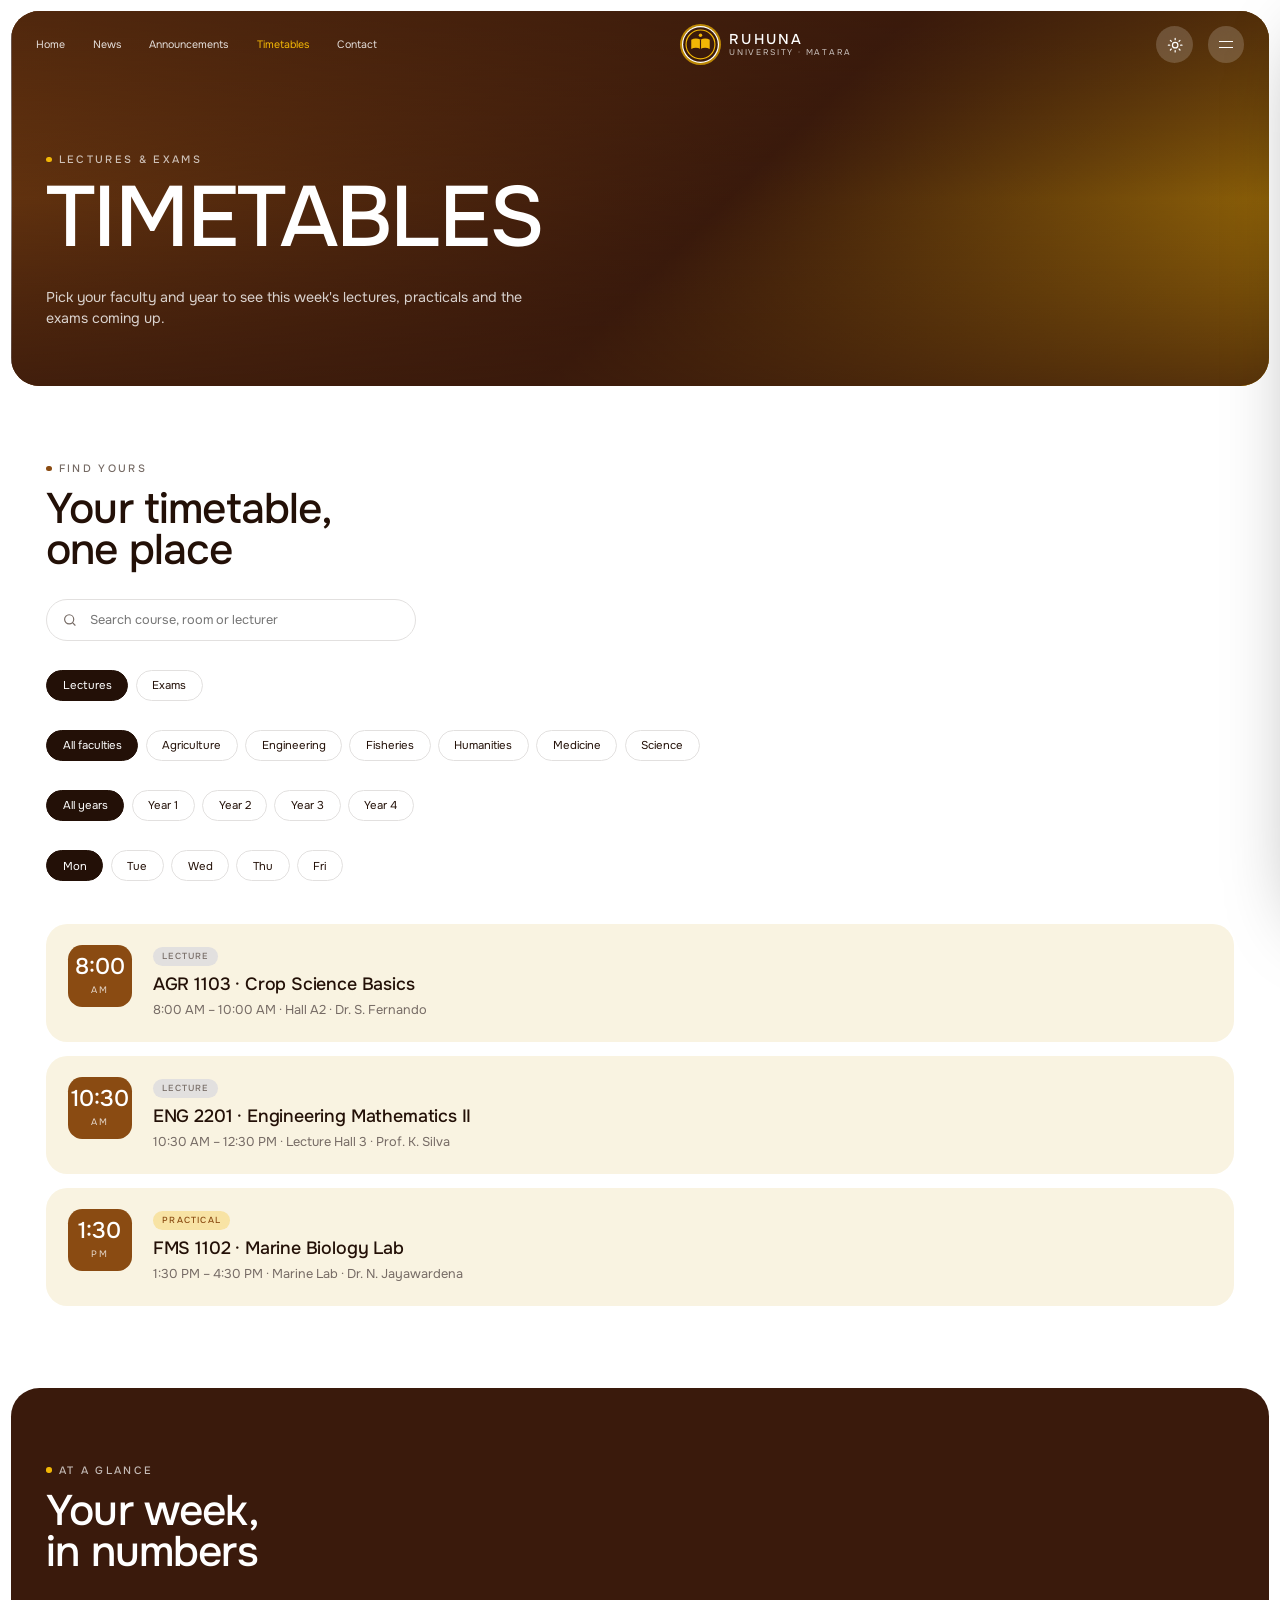
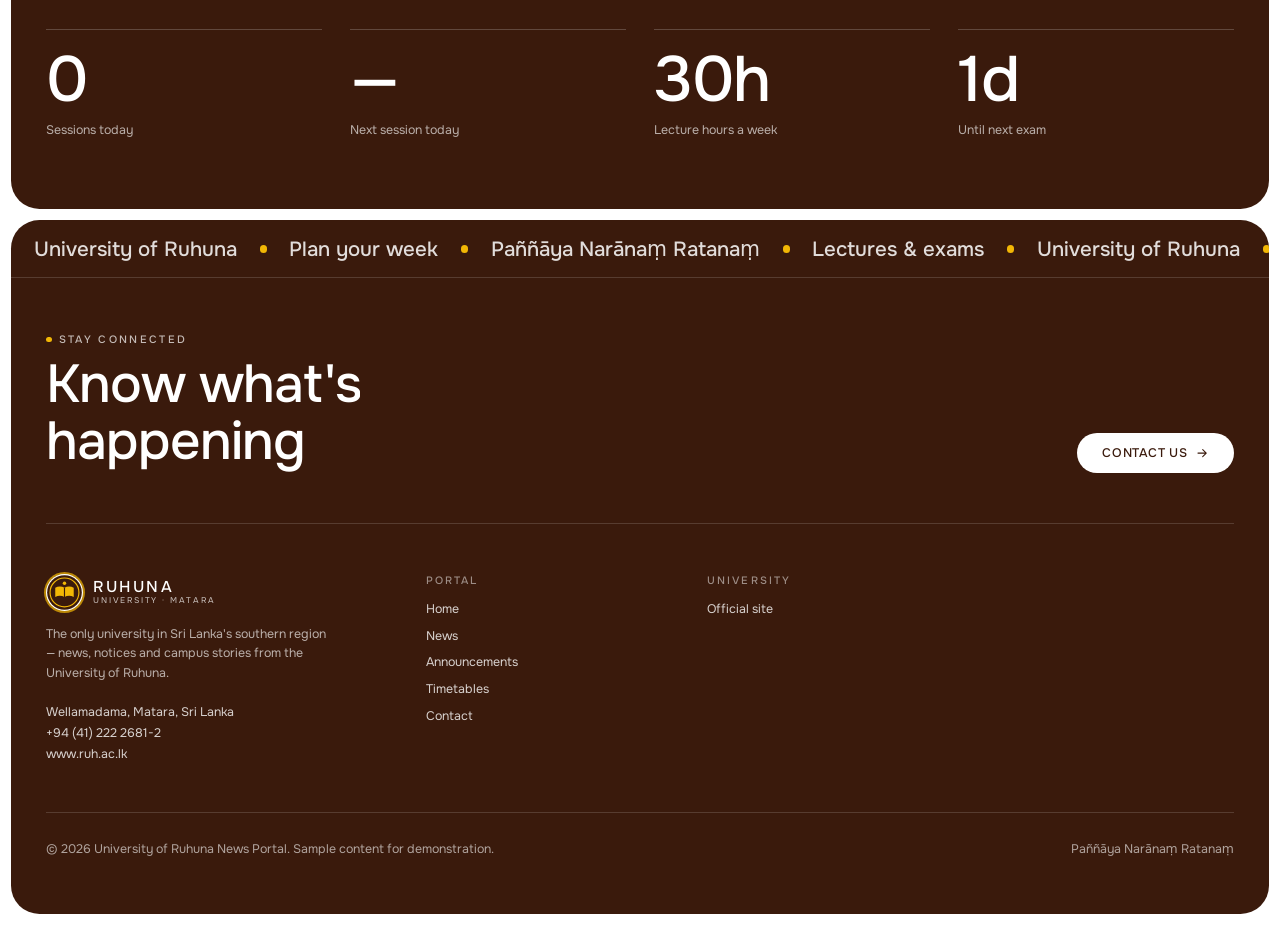
==== commit 220302c7: "added a adding and deleting feature for admins" ====
--- a/timetables.html
+++ b/timetables.html
@@ -22,6 +22,10 @@
 
   EDIT THE TIMETABLE:  scroll to the bottom, find  [timetable data].
   Each line is one lecture or one exam.
+
+  ADMINS: sign in as administrator and an "Add lecture / Add exam" bar
+  appears above the filters. Entries added there (and any deletions) are
+  saved in THIS browser only (localStorage: ruh_tt_custom, ruh_tt_hidden).
 
   Link to it from index.html: change the "Timetables" quick link to
   href="timetables.html" (and remove target="_blank").
@@ -63,6 +67,13 @@
   <section class="s pad" id="ttPage">
     <div class="rv"><span class="eyebrow">Find yours</span><h2 class="t">Your timetable,<br>one place</h2></div>
 
+    <!-- ADMIN ONLY: shown after signing in as administrator (see render()) -->
+    <div class="adminbar" id="tAdmin" style="display:none">
+      <b>Administrator tools</b><span class="sp"></span>
+      <button class="pill solid" type="button" data-add="lecture">+ Add lecture</button>
+      <button class="pill gold" type="button" data-add="exam">+ Add exam</button>
+    </div>
+
     <label class="search rv" data-feature="search">
       <svg viewBox="0 0 24 24" fill="none" stroke="currentColor" stroke-width="1.8" stroke-linecap="round"><circle cx="11" cy="11" r="7"/><path d="M20 20l-3.5-3.5"/></svg>
       <input id="tQ" type="search" placeholder="Search course, room or lecturer" aria-label="Search timetable">
@@ -156,13 +167,13 @@
 ];
 
 /* ---------- [timetable data] EDIT HERE ---------- */
-const FACULTIES = ["Agriculture", "Engineering", "Fisheries & Marine Sciences", "Humanities & Social Sciences"];
-const SHORT = ["Agriculture", "Engineering", "Fisheries", "Humanities"]; // button labels, same order
+const FACULTIES = ["Agriculture", "Engineering", "Fisheries & Marine Sciences", "Humanities & Social Sciences", "Medicine", "Science"];
+const SHORT = ["Agriculture", "Engineering", "Fisheries", "Humanities", "Medicine", "Science"]; // button labels, same order
 const DAYS = ["", "Mon", "Tue", "Wed", "Thu", "Fri"];
 
-// One lecture per line:  L(day 1-5, start, end, code, title, kind, room, lecturer, faculty 0-3, year)
+// One lecture per line:  L(day 1-5, start, end, code, title, kind, room, lecturer, faculty 0-5, year)
 // kind: "Lecture", "Practical" or "Tutorial".  Faculty numbers follow the FACULTIES list above.
-const L = (day, start, end, code, title, kind, room, who, fac, yr) => ({ day, start, end, code, title, kind, room, who, fac, yr });
+const L = (day, start, end, code, title, kind, room, who, fac, yr) => ({ day, start, end, code, title, kind, room, who, fac, yr, cover: "" });
 const LECTURES = [
   L(1, "08:00", "10:00", "AGR 1103", "Crop Science Basics", "Lecture", "Hall A2", "Dr. S. Fernando", 0, 1),
   L(1, "10:30", "12:30", "ENG 2201", "Engineering Mathematics II", "Lecture", "Lecture Hall 3", "Prof. K. Silva", 1, 2),
@@ -181,8 +192,8 @@
   L(5, "13:00", "15:00", "ENG 2105", "Thermodynamics", "Lecture", "Lecture Hall 3", "Dr. R. Ekanayake", 1, 2),
 ];
 
-// One exam per line:  E("YYYY-MM-DD", start, end, code, title, venue, faculty 0-3, year)
-const E = (date, start, end, code, title, room, fac, yr) => ({ date, start, end, code, title, room, fac, yr, who: "" });
+// One exam per line:  E("YYYY-MM-DD", start, end, code, title, venue, faculty 0-5, year)
+const E = (date, start, end, code, title, room, fac, yr) => ({ date, start, end, code, title, room, fac, yr, who: "", cover: "" });
 const EXAMS = [
   E("2026-11-23", "09:00", "12:00", "ENG 2201", "Engineering Mathematics II", "Main Exam Hall", 1, 2),
   E("2026-11-25", "09:00", "11:00", "HSS 1201", "Introduction to Sociology", "Arts Theatre", 3, 1),
@@ -192,6 +203,25 @@
   E("2026-12-10", "13:00", "15:00", "HSS 3102", "Research Methods", "Arts Theatre", 3, 3),
   E("2026-12-14", "09:00", "12:00", "AGR 3201", "Animal Nutrition", "Hall A1", 0, 3),
 ];
+
+/* ---------- [saved entries] built-in lines above + what the admin adds in the browser ----------
+   Admin-added entries have ids starting "c-". Built-in lines get "s-l0", "s-e0"... and are
+   only hidden (not erased) when an admin deletes them. */
+const ttCustom = () => {
+  const c = LS.get("ruh_tt_custom", {});
+  return { lectures: c.lectures || [], exams: c.exams || [] };
+};
+const ttHidden = () => LS.get("ruh_tt_hidden", []);
+const ttLectures = () => [...LECTURES.map((x, i) => ({ ...x, id: "s-l" + i })), ...ttCustom().lectures].filter((x) => !ttHidden().includes(x.id));
+const ttExams = () => [...EXAMS.map((x, i) => ({ ...x, id: "s-e" + i })), ...ttCustom().exams].filter((x) => !ttHidden().includes(x.id));
+function ttRemove(id) {
+  if (id.startsWith("c-")) {
+    const c = ttCustom();
+    c.lectures = c.lectures.filter((x) => x.id !== id);
+    c.exams = c.exams.filter((x) => x.id !== id);
+    LS.set("ruh_tt_custom", c);
+  } else LS.set("ruh_tt_hidden", [...ttHidden(), id]);
+}
 
 /* ---------- [helpers] ---------- */
 const mins = (t) => +t.slice(0, 2) * 60 + +t.slice(3);
@@ -217,11 +247,12 @@
 const fits = (x) =>
   (st.fac < 0 || x.fac === st.fac) &&
   (!st.year || x.yr === st.year) &&
-  (!st.q || `${x.code} ${x.title} ${x.room} ${x.who}`.toLowerCase().includes(st.q));
+  (!st.q || `${x.code} ${x.title} ${x.room} ${x.who} ${x.cover || ""}`.toLowerCase().includes(st.q));
 const chip = (k, v, label, on) => `<button class="chip${on ? " on" : ""}" data-k="${k}" data-v="${v}">${esc(label)}</button>`;
 
 /* ---------- [draw] ---------- */
 function card(x, i, d) {
+  const admin = isAdmin();
   const exam = !!x.date;
   const left = exam
     ? `<b>${+x.date.slice(8)}</b><small>${new Date(x.date + "T00:00:00").toLocaleDateString("en-GB", { month: "short" })}</small>`
@@ -231,10 +262,12 @@
   else if (x.kind === "Practical") badge = `<span class="pri important">Practical</span>`;
   const now = new Date().getHours() * 60 + new Date().getMinutes();
   if (!exam && x.day === todayNo && now >= mins(x.start) && now < mins(x.end)) badge = `<span class="pri urgent">In progress</span>`;
-  return `<div class="aitem rv" data-open="${exam ? "e" : "l"}${i}" role="button" tabindex="0" style="cursor:pointer;transition-delay:${(i % 6) * 0.06}s">
+  return `<div class="aitem rv" data-open="${esc(x.id)}" role="button" tabindex="0" style="cursor:pointer;transition-delay:${(i % 6) * 0.06}s">
     <div class="d">${left}</div>
     <div class="ab">${badge}<h3>${esc(x.code)} · ${esc(x.title)}</h3>
-    <p>${range(x.start, x.end)} · ${esc(x.room)}${x.who ? " · " + esc(x.who) : ""}</p></div></div>`;
+    <p>${range(x.start, x.end)} · ${esc(x.room)}${x.who ? " · " + esc(x.who) : ""}</p>
+    ${x.cover ? `<p>Covers: ${esc(x.cover)}</p>` : ""}
+    ${admin ? `<button class="pill outline" type="button" data-del="${esc(x.id)}" style="padding:.4rem .9rem;font-size:.7rem;margin-top:.6rem">Delete</button>` : ""}</div></div>`;
 }
 
 function render() {
@@ -246,11 +279,12 @@
   $("#tDay").innerHTML = [1, 2, 3, 4, 5].map((n) => chip("day", n, DAYS[n] + (n === todayNo ? " · Today" : ""), st.day === n)).join("");
 
   // list
-  const lectures = LECTURES.filter(fits);
-  const exams = EXAMS.filter(fits).filter((x) => daysUntil(x.date) >= 0).sort((a, b) => a.date.localeCompare(b.date) || a.start.localeCompare(b.start));
+  $("#tAdmin").style.display = isAdmin() ? "" : "none";
+  const lectures = ttLectures().filter(fits);
+  const exams = ttExams().filter(fits).filter((x) => daysUntil(x.date) >= 0).sort((a, b) => a.date.localeCompare(b.date) || a.start.localeCompare(b.start));
   const rows = lec ? lectures.filter((x) => x.day === st.day).sort((a, b) => a.start.localeCompare(b.start)) : exams;
   $("#tList").innerHTML = rows.length
-    ? rows.map((x, i) => card(x, (lec ? LECTURES : EXAMS).indexOf(x), lec ? 0 : daysUntil(x.date)).replace(/transition-delay:[\d.]+s/, `transition-delay:${(i % 6) * 0.06}s`)).join("")
+    ? rows.map((x, i) => card(x, i, lec ? 0 : daysUntil(x.date))).join("")
     : `<div class="empty">${lec ? "No lectures on this day for your selection." : "No upcoming exams for your selection."}</div>`;
 
   // numbers
@@ -268,21 +302,95 @@
   $$(".rv", $("#ttPage")).concat($$(".rv", $("#tStats"))).forEach((el) => io.observe(el));
 }
 
-function showItem(key) {
-  const exam = key[0] === "e";
-  const x = (exam ? EXAMS : LECTURES)[+key.slice(1)];
+function showItem(id) {
+  let x = ttExams().find((e) => e.id === id);
+  const exam = !!x;
+  if (!x) x = ttLectures().find((l) => l.id === id);
   if (!x) return;
+  const covers = x.cover ? [`Covers: ${x.cover}`] : [];
   const lines = exam
-    ? [`Time: ${range(x.start, x.end)}`, `Venue: ${x.room}`, `Faculty: ${FACULTIES[x.fac]}`, `Year: ${x.yr}`, "", "Bring your student ID and arrive 15 minutes early."]
-    : [`Day: ${["", "Monday", "Tuesday", "Wednesday", "Thursday", "Friday"][x.day]} (every week)`, `Time: ${range(x.start, x.end)}`, `Venue: ${x.room}`, `Lecturer: ${x.who}`, `Faculty: ${FACULTIES[x.fac]}`, `Year: ${x.yr}`];
+    ? [`Time: ${range(x.start, x.end)}`, `Venue: ${x.room}`, ...(x.who ? [`Lecturer: ${x.who}`] : []), ...covers, `Faculty: ${FACULTIES[x.fac]}`, `Year: ${x.yr}`, "", "Bring your student ID and arrive 15 minutes early."]
+    : [`Day: ${["", "Monday", "Tuesday", "Wednesday", "Thursday", "Friday"][x.day]} (every week)`, `Time: ${range(x.start, x.end)}`, `Venue: ${x.room}`, `Lecturer: ${x.who}`, ...covers, `Faculty: ${FACULTIES[x.fac]}`, `Year: ${x.yr}`];
   openRead({
     eyebrow: exam ? "Exam" : x.kind,
     title: `${x.code} — ${x.title}`,
     date: exam ? x.date : nextDate(x.day),
-    author: exam ? "Examinations Branch" : x.who,
+    author: exam ? x.who || "Examinations Branch" : x.who,
     text: lines.join("\n"),
   });
 }
+
+/* ---------- [admin form] add a lecture or an exam (administrators only) ---------- */
+function ttForm(kind = "lecture") {
+  if (!isAdmin()) return openAuth("login");
+  const lec = kind === "lecture";
+  const panel = $("#pAdmin");
+  const field = (id, label, input) => `<div class="field"><label for="${id}">${label}</label>${input}</div>`;
+  const opts = (list, first = 0) => list.map((n, i) => `<option value="${i + first}">${esc(n)}</option>`).join("");
+  panel.innerHTML = `
+    <div class="mhead">
+      <div><span class="eyebrow">Administrator</span><h2>Add ${lec ? "lecture" : "exam"}</h2></div>
+      <button class="xbtn" data-close="mAdmin" aria-label="Close">${X_ICON}</button>
+    </div>
+    <div class="tabs"><button type="button" class="${lec ? "on" : ""}" data-t="lecture">Lecture</button><button type="button" class="${lec ? "" : "on"}" data-t="exam">Exam</button></div>
+    <form class="f" id="fTT" novalidate style="margin-top:1.25rem">
+      <div style="display:grid;grid-template-columns:repeat(auto-fit,minmax(200px,1fr));gap:1rem">
+        ${field("tfCode", "Course code", '<input id="tfCode" placeholder="ENG 2201" maxlength="20">')}
+        ${field("tfTitle", "Course title", '<input id="tfTitle" placeholder="Engineering Mathematics II" maxlength="80">')}
+        ${lec
+          ? field("tfDay", "Day", `<select id="tfDay">${opts(DAYS.slice(1), 1)}</select>`) + field("tfKind", "Type", '<select id="tfKind"><option>Lecture</option><option>Practical</option><option>Tutorial</option></select>')
+          : field("tfDate", "Exam date", `<input id="tfDate" type="date" min="${isoDate(new Date())}">`)}
+        ${field("tfStart", "Start time", '<input id="tfStart" type="time">')}
+        ${field("tfEnd", "End time", '<input id="tfEnd" type="time">')}
+        ${field("tfRoom", "Venue", '<input id="tfRoom" placeholder="Lecture Hall 3" maxlength="60">')}
+        ${field("tfWho", lec ? "Lecturer name" : "Lecturer / examiner name", '<input id="tfWho" placeholder="Dr. K. Silva" maxlength="60">')}
+        ${field("tfFac", "Faculty", `<select id="tfFac">${opts(FACULTIES)}</select>`)}
+        ${field("tfYear", "Year", `<select id="tfYear">${opts(["Year 1", "Year 2", "Year 3", "Year 4"], 1)}</select>`)}
+      </div>
+      ${field("tfCover", "Intended cover area", `<textarea id="tfCover" rows="3" maxlength="200" placeholder="${lec ? "Topics this session will cover" : "Units / chapters the exam covers"}"></textarea>`)}
+      <div class="err" id="tfErr"></div>
+      <button class="pill solid" type="submit">Save ${lec ? "lecture" : "exam"}</button>
+    </form>`;
+  $$(".tabs button", panel).forEach((b) => (b.onclick = () => ttForm(b.dataset.t)));
+
+  $("#fTT").onsubmit = (e) => {
+    e.preventDefault();
+    if (!isAdmin()) return;
+    const v = (id) => $("#" + id).value.trim();
+    const err = $("#tfErr");
+    const x = { id: "c-" + Date.now().toString(36), code: v("tfCode").toUpperCase(), title: v("tfTitle"), start: v("tfStart"), end: v("tfEnd"), room: v("tfRoom"), who: v("tfWho"), cover: v("tfCover"), fac: +v("tfFac"), yr: +v("tfYear") };
+    if (!x.code || !x.title) return void (err.textContent = "Enter the course code and title.");
+    if (lec) {
+      x.day = +v("tfDay");
+      x.kind = v("tfKind");
+    } else {
+      x.date = v("tfDate");
+      if (!x.date) return void (err.textContent = "Choose the exam date.");
+      if (daysUntil(x.date) < 0) return void (err.textContent = "The exam date must be today or later (past exams are not shown).");
+    }
+    if (!x.start || !x.end) return void (err.textContent = "Enter the start and end time.");
+    if (mins(x.end) <= mins(x.start)) return void (err.textContent = "The end time must be after the start time.");
+    if (!x.room) return void (err.textContent = "Enter the venue.");
+    if (!x.who) return void (err.textContent = "Enter the lecturer name.");
+    if (!x.cover) return void (err.textContent = "Describe the intended cover area.");
+
+    const c = ttCustom();
+    (lec ? c.lectures : c.exams).push(x);
+    LS.set("ruh_tt_custom", c);
+    // show the new entry straight away: switch the filters to match it
+    Object.assign(st, { type: lec ? "lectures" : "exams", fac: x.fac, year: x.yr, q: "" });
+    if (lec) st.day = x.day;
+    if ($("#tQ")) $("#tQ").value = "";
+    closeM("mAdmin");
+    render();
+    toast((lec ? "Lecture" : "Exam") + " added");
+  };
+  openM("mAdmin");
+  setTimeout(() => $("#tfCode")?.focus(), 150);
+}
+
+// Lets script.js redraw this page when someone signs in or out (so the admin bar appears/disappears).
+Portal.register({ name: "timetables", order: 90, render: () => render() });
 
 /* ---------- [start] runs after script.js has built the page ---------- */
 document.addEventListener("DOMContentLoaded", () => {
@@ -299,6 +407,17 @@
   TITLES.home = "Timetables — University of Ruhuna";
 
   $("#ttPage").addEventListener("click", (e) => {
+    const add = e.target.closest("[data-add]");
+    if (add) return ttForm(add.dataset.add);
+    const del = e.target.closest("[data-del]");
+    if (del) {
+      if (isAdmin() && confirm("Delete this entry from the timetable?")) {
+        ttRemove(del.dataset.del);
+        render();
+        toast("Entry deleted");
+      }
+      return;
+    }
     const c = e.target.closest("[data-k]");
     if (c) {
       st[c.dataset.k] = c.dataset.k === "type" ? c.dataset.v : +c.dataset.v;
@@ -309,7 +428,7 @@
     if (it) showItem(it.dataset.open);
   });
   $("#ttPage").addEventListener("keydown", (e) => {
-    const it = e.key === "Enter" && e.target.closest("[data-open]");
+    const it = e.key === "Enter" && !e.target.closest("[data-del]") && e.target.closest("[data-open]");
     if (it) showItem(it.dataset.open);
   });
   $("#tQ")?.addEventListener("input", (e) => {
